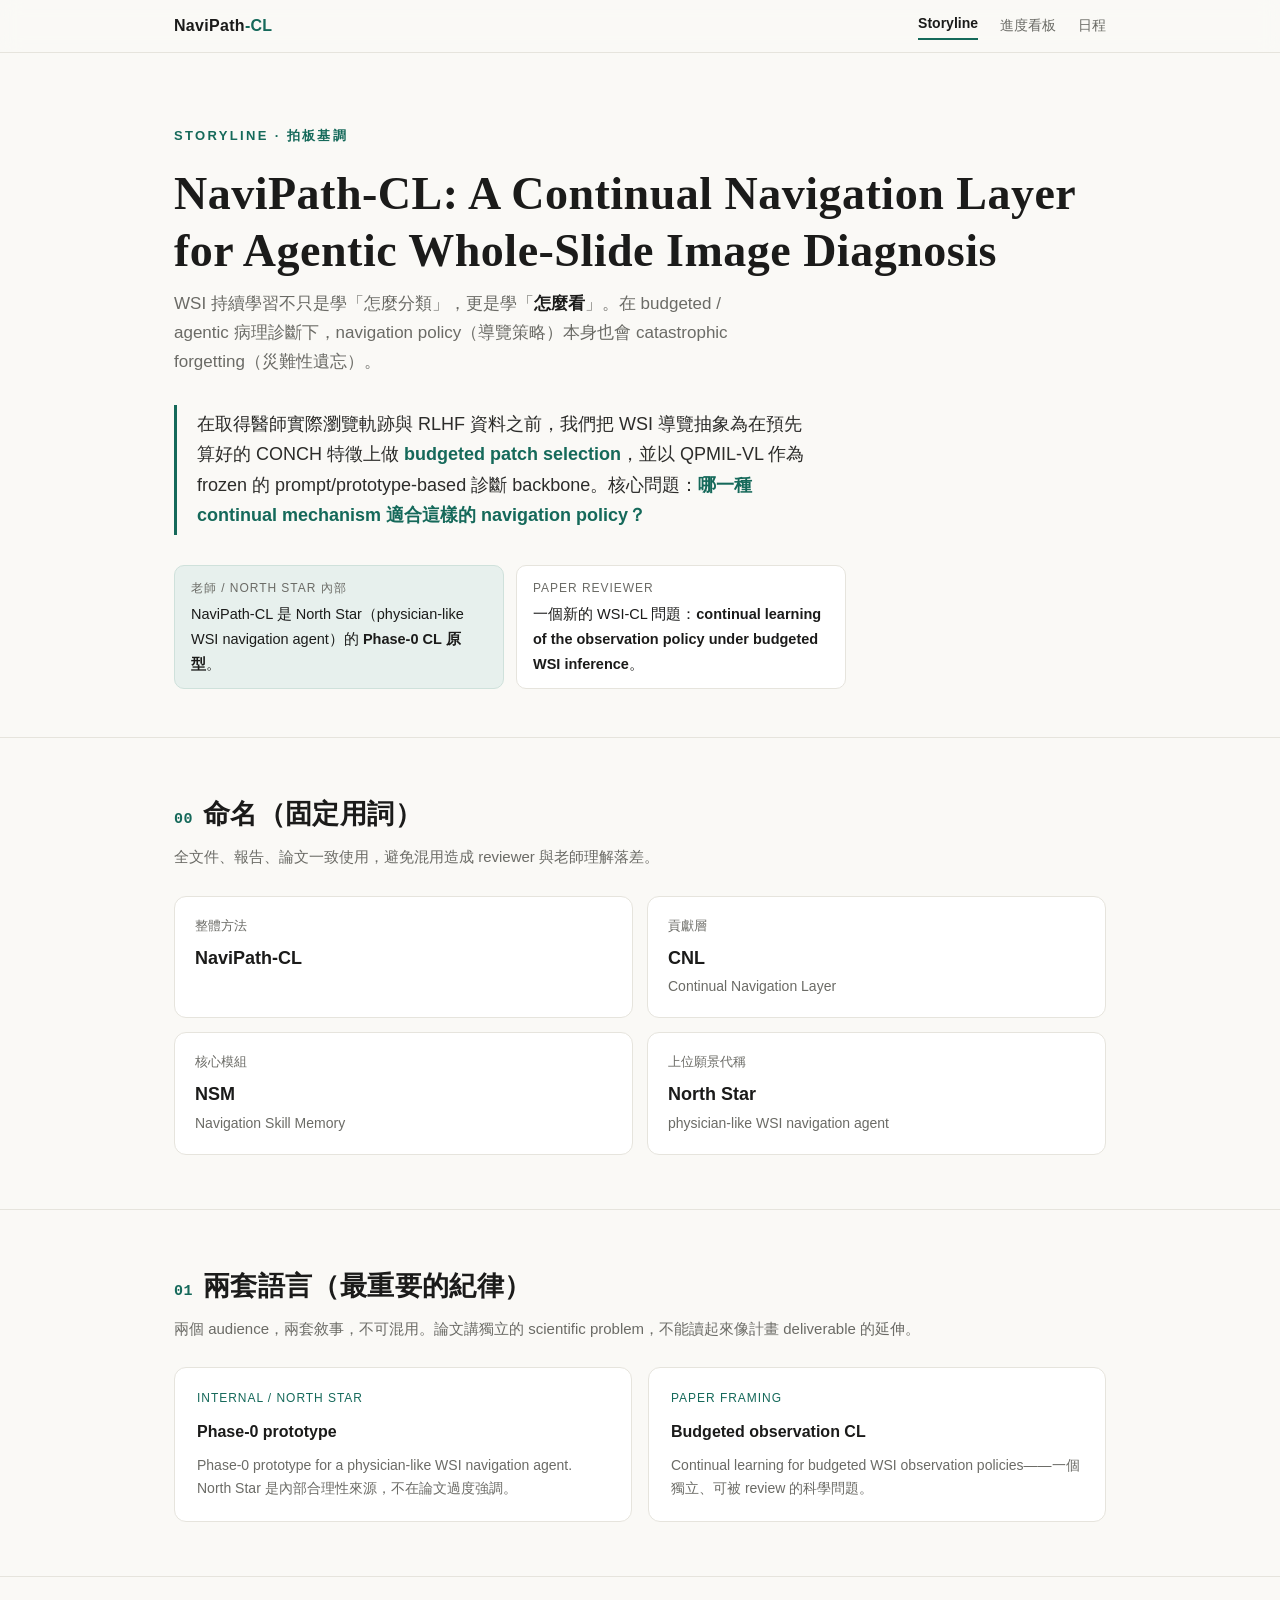
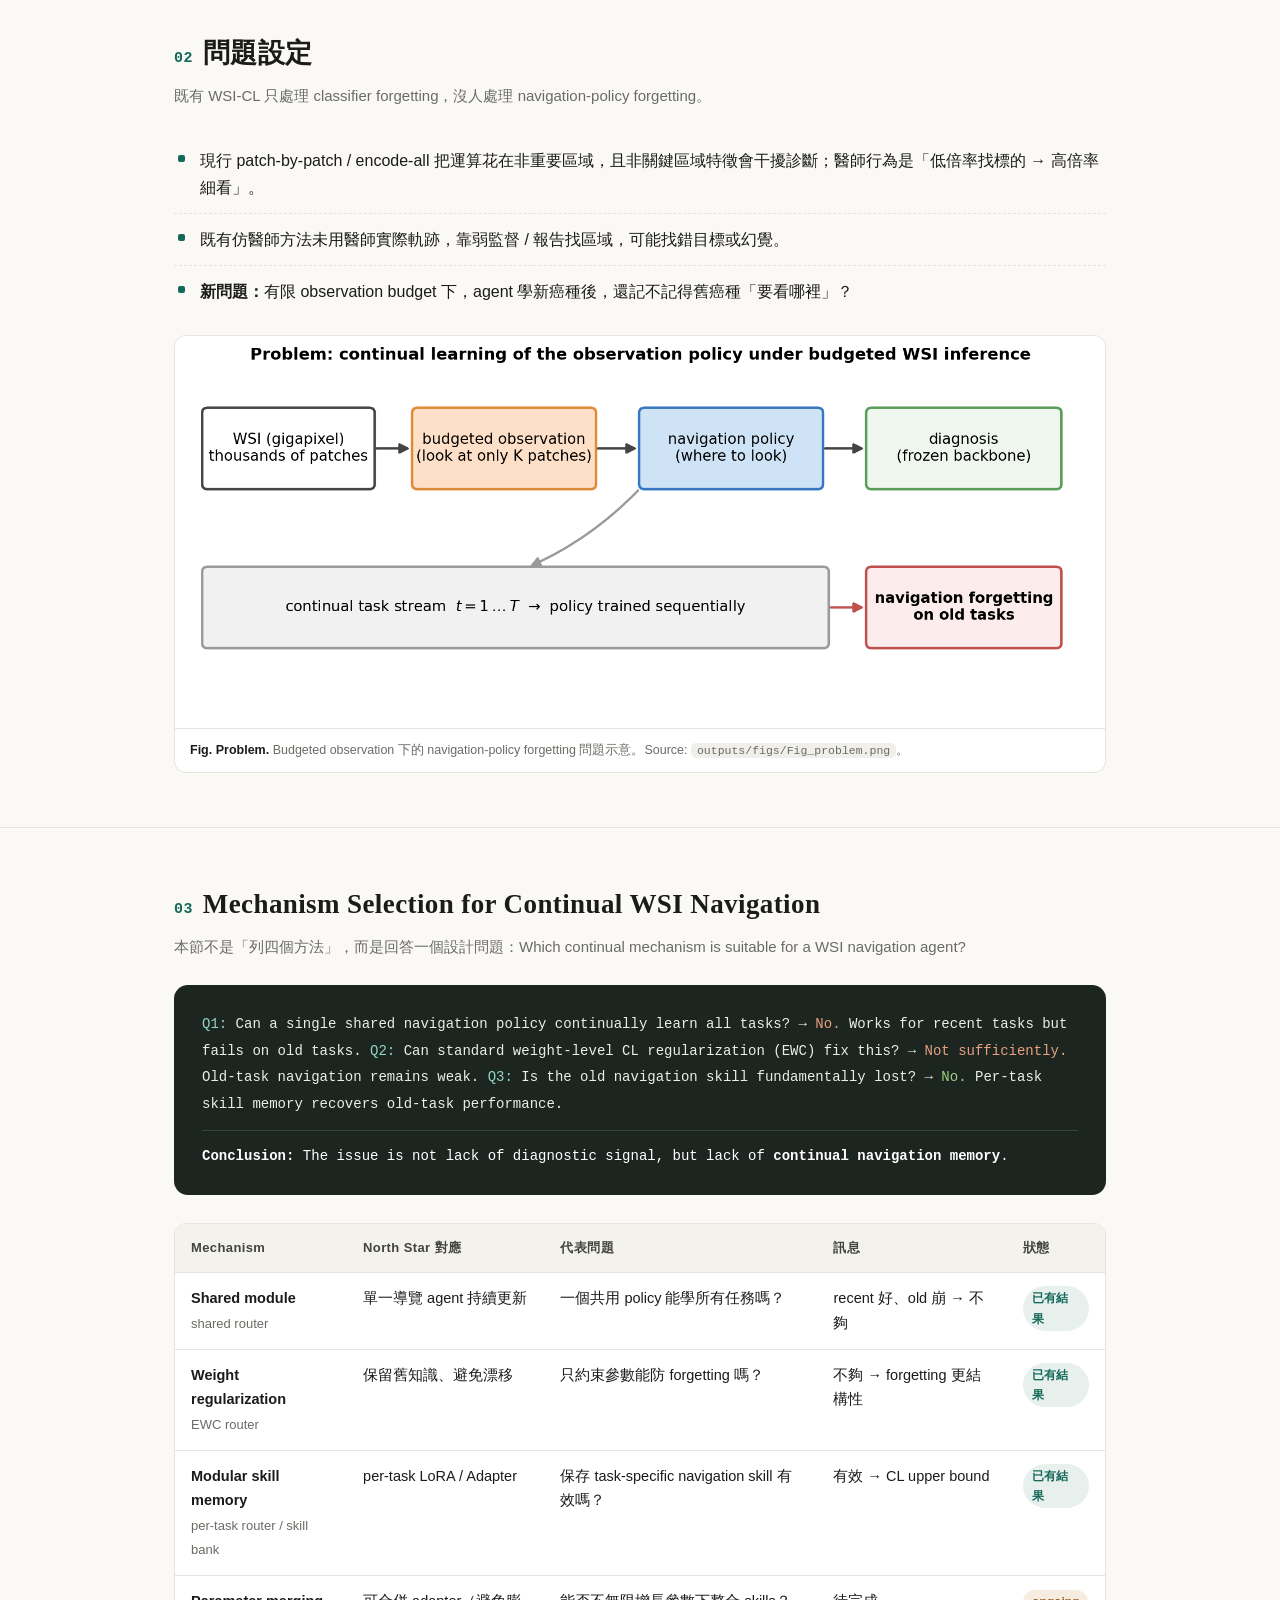
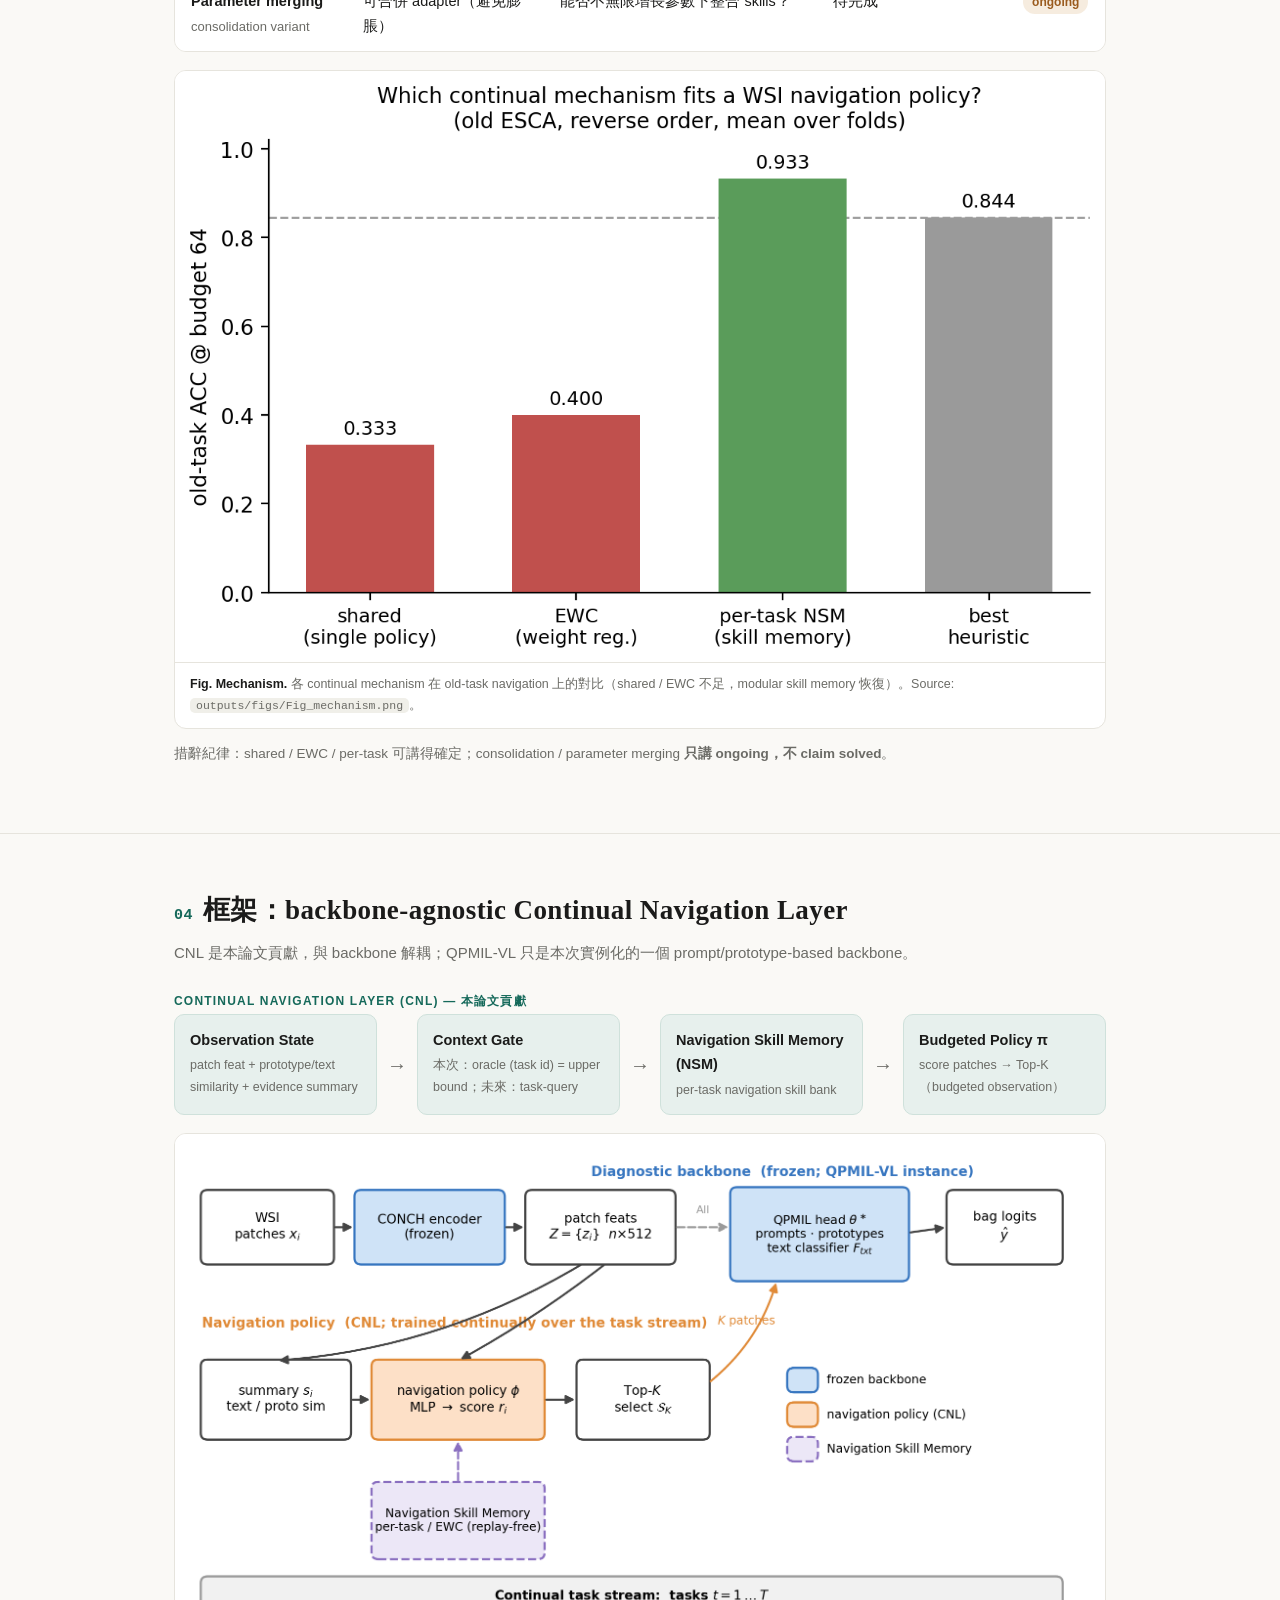
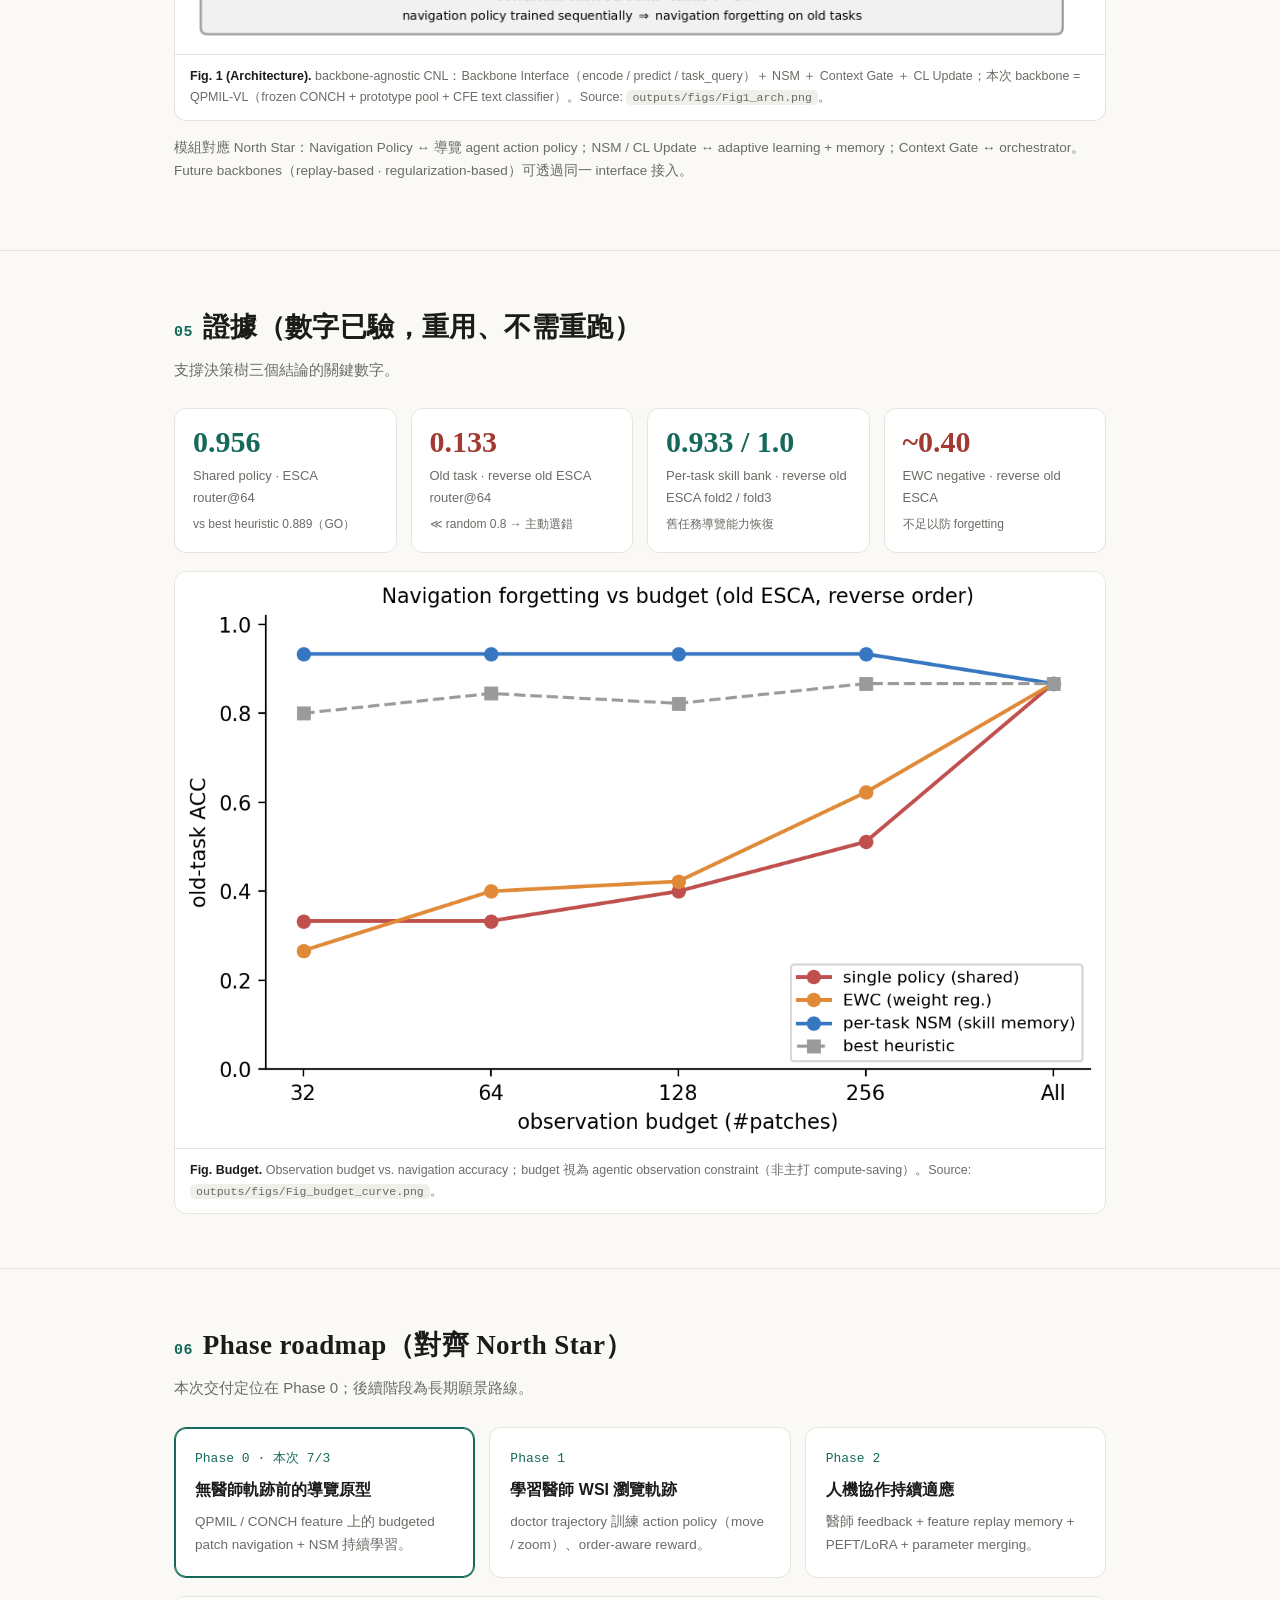
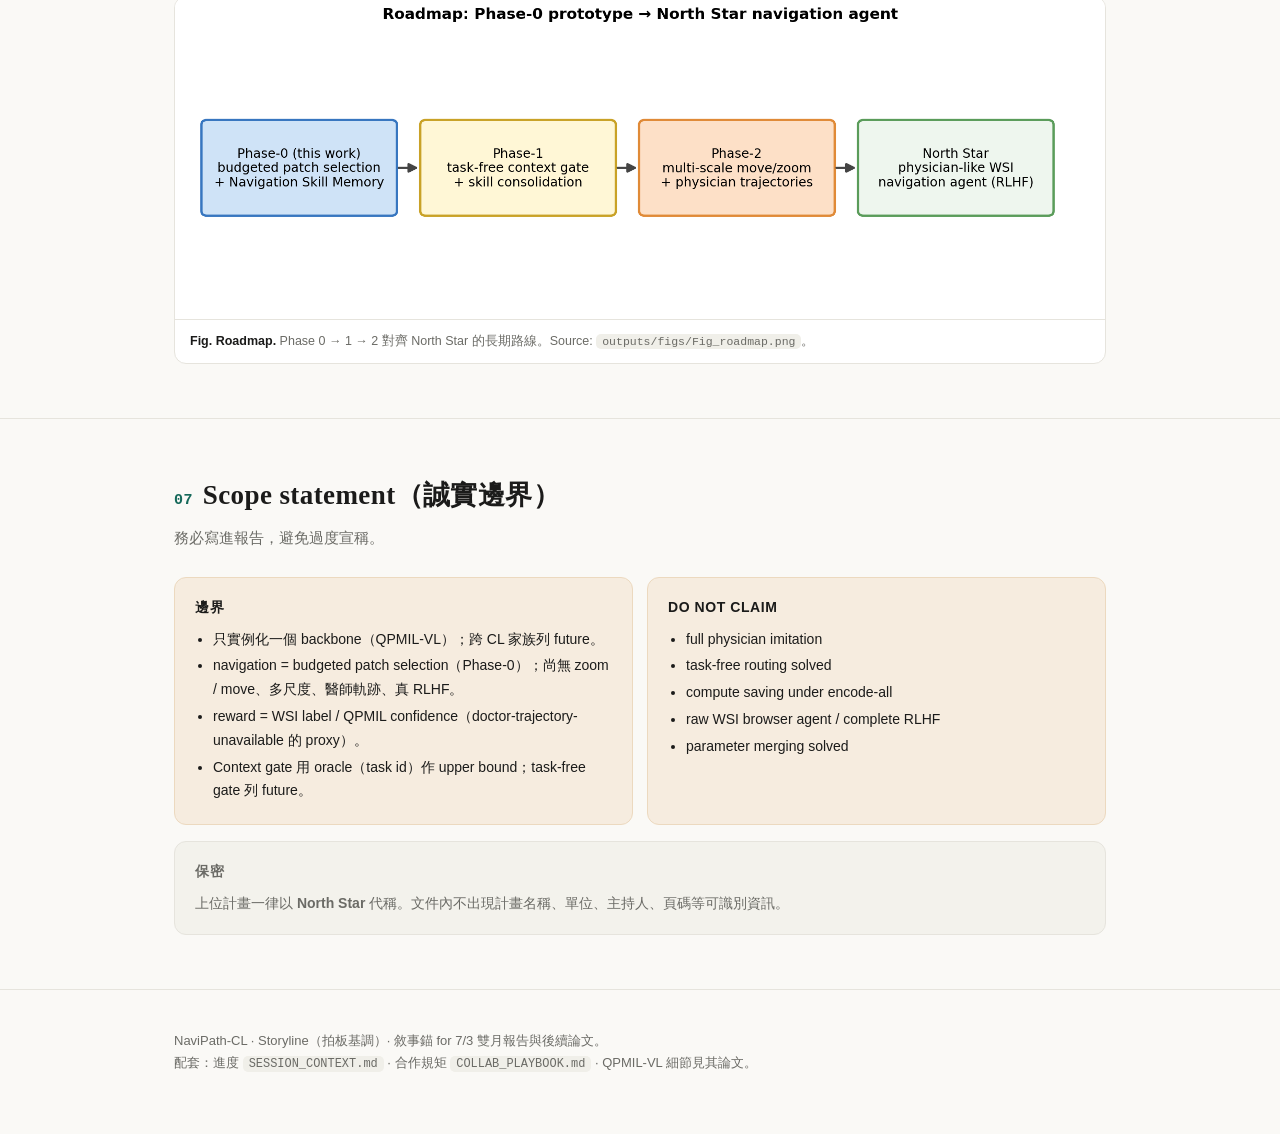
==== site/index.html @ 6189f53c "feat: NaviPath-CL Phase-0 SDD deliverables + project site hub - specs/: SDD skeleton (README, master" ====
<!DOCTYPE html>
<html lang="zh-Hant">
<head>
<meta charset="UTF-8">
<meta name="viewport" content="width=device-width, initial-scale=1.0">
<title>NaviPath-CL — Storyline</title>
<link rel="stylesheet" href="assets/style.css">
</head>
<body>

<nav>
  <div class="inner">
    <span class="brand">NaviPath<span class="cl">-CL</span></span>
    <a class="link active" href="index.html">Storyline</a>
    <a class="link" href="board.html">進度看板</a>
    <a class="link" href="schedule.html">日程</a>
  </div>
</nav>

<header class="hero">
  <div class="wrap">
    <div class="kicker">Storyline · 拍板基調</div>
    <h1 class="title">NaviPath-CL: A Continual Navigation Layer<br>for Agentic Whole-Slide Image Diagnosis</h1>
    <p class="subtitle">WSI 持續學習不只是學「怎麼分類」，更是學「<strong style="color:var(--ink)">怎麼看</strong>」。在 budgeted / agentic 病理診斷下，navigation policy（導覽策略）本身也會 catastrophic forgetting（災難性遺忘）。</p>

    <p class="lede">在取得醫師實際瀏覽軌跡與 RLHF 資料之前，我們把 WSI 導覽抽象為在預先算好的 CONCH 特徵上做 <strong>budgeted patch selection</strong>，並以 QPMIL-VL 作為 frozen 的 prompt/prototype-based 診斷 backbone。核心問題：<strong>哪一種 continual mechanism 適合這樣的 navigation policy？</strong></p>

    <div class="badges">
      <div class="badge alt">
        <div class="h">老師 / North Star 內部</div>
        <div class="b">NaviPath-CL 是 North Star（physician-like WSI navigation agent）的 <strong>Phase-0 CL 原型</strong>。</div>
      </div>
      <div class="badge">
        <div class="h">Paper reviewer</div>
        <div class="b">一個新的 WSI-CL 問題：<strong>continual learning of the observation policy under budgeted WSI inference</strong>。</div>
      </div>
    </div>
  </div>
</header>

<section id="naming">
  <div class="wrap">
    <h2><span class="sec-no">00</span>命名（固定用詞）</h2>
    <p class="sec-sub">全文件、報告、論文一致使用，避免混用造成 reviewer 與老師理解落差。</p>
    <div class="grid2">
      <div class="namecard"><div class="role">整體方法</div><div class="name">NaviPath-CL</div></div>
      <div class="namecard"><div class="role">貢獻層</div><div class="name">CNL<span class="full">Continual Navigation Layer</span></div></div>
      <div class="namecard"><div class="role">核心模組</div><div class="name">NSM<span class="full">Navigation Skill Memory</span></div></div>
      <div class="namecard"><div class="role">上位願景代稱</div><div class="name">North Star<span class="full">physician-like WSI navigation agent</span></div></div>
    </div>
  </div>
</section>

<section id="twolang">
  <div class="wrap">
    <h2><span class="sec-no">01</span>兩套語言（最重要的紀律）</h2>
    <p class="sec-sub">兩個 audience，兩套敘事，不可混用。論文講獨立的 scientific problem，不能讀起來像計畫 deliverable 的延伸。</p>
    <div class="lang">
      <div class="langcard">
        <div class="who">Internal / North Star</div>
        <h3>Phase-0 prototype</h3>
        <p style="margin:0;color:var(--muted);font-size:14px;">Phase-0 prototype for a physician-like WSI navigation agent. North Star 是內部合理性來源，不在論文過度強調。</p>
      </div>
      <div class="langcard">
        <div class="who">Paper framing</div>
        <h3>Budgeted observation CL</h3>
        <p style="margin:0;color:var(--muted);font-size:14px;">Continual learning for budgeted WSI observation policies——一個獨立、可被 review 的科學問題。</p>
      </div>
    </div>
  </div>
</section>

<section id="problem">
  <div class="wrap">
    <h2><span class="sec-no">02</span>問題設定</h2>
    <p class="sec-sub">既有 WSI-CL 只處理 classifier forgetting，沒人處理 navigation-policy forgetting。</p>
    <ul class="clean">
      <li>現行 patch-by-patch / encode-all 把運算花在非重要區域，且非關鍵區域特徵會干擾診斷；醫師行為是「低倍率找標的 → 高倍率細看」。</li>
      <li>既有仿醫師方法未用醫師實際軌跡，靠弱監督 / 報告找區域，可能找錯目標或幻覺。</li>
      <li><span class="q">新問題：</span>有限 observation budget 下，agent 學新癌種後，還記不記得舊癌種「要看哪裡」？</li>
    </ul>
    <figure class="fig">
      <img src="../outputs/figs/Fig_problem.png" alt="Problem setting figure">
      <figcaption><b>Fig.&nbsp;Problem.</b> Budgeted observation 下的 navigation-policy forgetting 問題示意。Source: <code>outputs/figs/Fig_problem.png</code>。</figcaption>
    </figure>
  </div>
</section>

<section id="mechanism">
  <div class="wrap">
    <h2><span class="sec-no">03</span>Mechanism Selection for Continual WSI Navigation</h2>
    <p class="sec-sub">本節不是「列四個方法」，而是回答一個設計問題：Which continual mechanism is suitable for a WSI navigation agent?</p>

    <div class="tree" style="margin-bottom:28px;">
<span class="q">Q1:</span> Can a single shared navigation policy continually learn all tasks?
     → <span class="no">No.</span> Works for recent tasks but fails on old tasks.
<span class="q">Q2:</span> Can standard weight-level CL regularization (EWC) fix this?
     → <span class="no">Not sufficiently.</span> Old-task navigation remains weak.
<span class="q">Q3:</span> Is the old navigation skill fundamentally lost?
     → <span class="yes">No.</span> Per-task skill memory recovers old-task performance.
<span class="concl"><strong>Conclusion:</strong> The issue is not lack of diagnostic signal,
            but lack of <strong>continual navigation memory</strong>.</span>
    </div>

    <div class="tablewrap">
      <table>
        <thead>
          <tr><th>Mechanism</th><th>North Star 對應</th><th>代表問題</th><th>訊息</th><th>狀態</th></tr>
        </thead>
        <tbody>
          <tr>
            <td><strong>Shared module</strong><br><span style="color:var(--muted);font-size:13px;">shared router</span></td>
            <td>單一導覽 agent 持續更新</td>
            <td>一個共用 policy 能學所有任務嗎？</td>
            <td>recent 好、old 崩 → 不夠</td>
            <td><span class="pill done">已有結果</span></td>
          </tr>
          <tr>
            <td><strong>Weight regularization</strong><br><span style="color:var(--muted);font-size:13px;">EWC router</span></td>
            <td>保留舊知識、避免漂移</td>
            <td>只約束參數能防 forgetting 嗎？</td>
            <td>不夠 → forgetting 更結構性</td>
            <td><span class="pill done">已有結果</span></td>
          </tr>
          <tr>
            <td><strong>Modular skill memory</strong><br><span style="color:var(--muted);font-size:13px;">per-task router / skill bank</span></td>
            <td>per-task LoRA / Adapter</td>
            <td>保存 task-specific navigation skill 有效嗎？</td>
            <td>有效 → CL upper bound</td>
            <td><span class="pill done">已有結果</span></td>
          </tr>
          <tr>
            <td><strong>Parameter merging</strong><br><span style="color:var(--muted);font-size:13px;">consolidation variant</span></td>
            <td>可合併 adapter（避免膨脹）</td>
            <td>能否不無限增長參數下整合 skills？</td>
            <td>待完成</td>
            <td><span class="pill wip">ongoing</span></td>
          </tr>
        </tbody>
      </table>
    </div>
    <figure class="fig">
      <img src="../outputs/figs/Fig_mechanism.png" alt="Mechanism comparison figure">
      <figcaption><b>Fig.&nbsp;Mechanism.</b> 各 continual mechanism 在 old-task navigation 上的對比（shared / EWC 不足，modular skill memory 恢復）。Source: <code>outputs/figs/Fig_mechanism.png</code>。</figcaption>
    </figure>
    <p style="font-size:13.5px;color:var(--muted);margin-top:14px;">措辭紀律：shared / EWC / per-task 可講得確定；consolidation / parameter merging <strong>只講 ongoing，不 claim solved</strong>。</p>
  </div>
</section>

<section id="arch">
  <div class="wrap">
    <h2><span class="sec-no">04</span>框架：backbone-agnostic Continual Navigation Layer</h2>
    <p class="sec-sub">CNL 是本論文貢獻，與 backbone 解耦；QPMIL-VL 只是本次實例化的一個 prompt/prototype-based backbone。</p>

    <div class="layerlabel">Continual Navigation Layer (CNL) — 本論文貢獻</div>
    <div class="flow" style="margin-bottom:18px;">
      <div class="flowrow">
        <div class="node cnl"><div class="t">Observation State</div><div class="d">patch feat + prototype/text similarity + evidence summary</div></div>
        <div class="arrow">&rarr;</div>
        <div class="node cnl"><div class="t">Context Gate</div><div class="d">本次：oracle (task id) = upper bound；未來：task-query</div></div>
        <div class="arrow">&rarr;</div>
        <div class="node cnl"><div class="t">Navigation Skill Memory (NSM)</div><div class="d">per-task navigation skill bank</div></div>
        <div class="arrow">&rarr;</div>
        <div class="node cnl"><div class="t">Budgeted Policy &pi;</div><div class="d">score patches &rarr; Top-K（budgeted observation）</div></div>
      </div>
    </div>

    <figure class="fig">
      <img src="../outputs/figs/Fig1_arch.png" alt="Architecture figure">
      <figcaption><b>Fig.&nbsp;1 (Architecture).</b> backbone-agnostic CNL：Backbone Interface（encode / predict / task_query）＋ NSM ＋ Context Gate ＋ CL Update；本次 backbone = QPMIL-VL（frozen CONCH + prototype pool + CFE text classifier）。Source: <code>outputs/figs/Fig1_arch.png</code>。</figcaption>
    </figure>
    <p style="font-size:13.5px;color:var(--muted);margin-top:16px;">模組對應 North Star：Navigation Policy ↔ 導覽 agent action policy；NSM / CL Update ↔ adaptive learning + memory；Context Gate ↔ orchestrator。Future backbones（replay-based · regularization-based）可透過同一 interface 接入。</p>
  </div>
</section>

<section id="evidence">
  <div class="wrap">
    <h2><span class="sec-no">05</span>證據（數字已驗，重用、不需重跑）</h2>
    <p class="sec-sub">支撐決策樹三個結論的關鍵數字。</p>
    <div class="stats">
      <div class="stat">
        <div class="num good">0.956</div>
        <div class="lab">Shared policy · ESCA router@64</div>
        <div class="cmp">vs best heuristic 0.889（GO）</div>
      </div>
      <div class="stat">
        <div class="num bad">0.133</div>
        <div class="lab">Old task · reverse old ESCA router@64</div>
        <div class="cmp">&Lt; random 0.8 → 主動選錯</div>
      </div>
      <div class="stat">
        <div class="num good">0.933 / 1.0</div>
        <div class="lab">Per-task skill bank · reverse old ESCA fold2 / fold3</div>
        <div class="cmp">舊任務導覽能力恢復</div>
      </div>
      <div class="stat">
        <div class="num bad">~0.40</div>
        <div class="lab">EWC negative · reverse old ESCA</div>
        <div class="cmp">不足以防 forgetting</div>
      </div>
    </div>
    <figure class="fig">
      <img src="../outputs/figs/Fig_budget_curve.png" alt="Budget curve figure">
      <figcaption><b>Fig.&nbsp;Budget.</b> Observation budget vs. navigation accuracy；budget 視為 agentic observation constraint（非主打 compute-saving）。Source: <code>outputs/figs/Fig_budget_curve.png</code>。</figcaption>
    </figure>
  </div>
</section>

<section id="roadmap">
  <div class="wrap">
    <h2><span class="sec-no">06</span>Phase roadmap（對齊 North Star）</h2>
    <p class="sec-sub">本次交付定位在 Phase 0；後續階段為長期願景路線。</p>
    <div class="road">
      <div class="phase now">
        <div class="p">Phase 0 · 本次 7/3</div>
        <h4>無醫師軌跡前的導覽原型</h4>
        <p>QPMIL / CONCH feature 上的 budgeted patch navigation + NSM 持續學習。</p>
      </div>
      <div class="phase">
        <div class="p">Phase 1</div>
        <h4>學習醫師 WSI 瀏覽軌跡</h4>
        <p>doctor trajectory 訓練 action policy（move / zoom）、order-aware reward。</p>
      </div>
      <div class="phase">
        <div class="p">Phase 2</div>
        <h4>人機協作持續適應</h4>
        <p>醫師 feedback + feature replay memory + PEFT/LoRA + parameter merging。</p>
      </div>
    </div>
    <figure class="fig">
      <img src="../outputs/figs/Fig_roadmap.png" alt="Roadmap figure">
      <figcaption><b>Fig.&nbsp;Roadmap.</b> Phase 0 → 1 → 2 對齊 North Star 的長期路線。Source: <code>outputs/figs/Fig_roadmap.png</code>。</figcaption>
    </figure>
  </div>
</section>

<section id="scope">
  <div class="wrap">
    <h2><span class="sec-no">07</span>Scope statement（誠實邊界）</h2>
    <p class="sec-sub">務必寫進報告，避免過度宣稱。</p>
    <div class="grid2">
      <div class="note warn">
        <h4>邊界</h4>
        <ul>
          <li>只實例化一個 backbone（QPMIL-VL）；跨 CL 家族列 future。</li>
          <li>navigation = budgeted patch selection（Phase-0）；尚無 zoom / move、多尺度、醫師軌跡、真 RLHF。</li>
          <li>reward = WSI label / QPMIL confidence（doctor-trajectory-unavailable 的 proxy）。</li>
          <li>Context gate 用 oracle（task id）作 upper bound；task-free gate 列 future。</li>
        </ul>
      </div>
      <div class="note warn">
        <h4>Do not claim</h4>
        <ul>
          <li>full physician imitation</li>
          <li>task-free routing solved</li>
          <li>compute saving under encode-all</li>
          <li>raw WSI browser agent / complete RLHF</li>
          <li>parameter merging solved</li>
        </ul>
      </div>
    </div>
    <div class="note lock" style="margin-top:16px;">
      <h4>保密</h4>
      上位計畫一律以 <strong>North Star</strong> 代稱。文件內不出現計畫名稱、單位、主持人、頁碼等可識別資訊。
    </div>
  </div>
</section>

<footer>
  <div class="wrap">
    NaviPath-CL · Storyline（拍板基調）· 敘事錨 for 7/3 雙月報告與後續論文。<br>
    配套：進度 <code>SESSION_CONTEXT.md</code> · 合作規矩 <code>COLLAB_PLAYBOOK.md</code> · QPMIL-VL 細節見其論文。
  </div>
</footer>

</body>
</html>
---- site/assets/style.css ----
:root{
  --bg:#faf9f6;
  --surface:#ffffff;
  --ink:#1b1b1a;
  --muted:#6b6b66;
  --line:#e6e4dd;
  --accent:#15695a;
  --accent-soft:#e7f0ed;
  --warn:#9a5b1e;
  --warn-soft:#f6ecdf;
  --bad:#a23a32;
  --bad-soft:#f6e4e1;
  --good:#15695a;
  --maxw:980px;
  --serif:"Songti TC","Noto Serif CJK TC","Noto Serif TC",Georgia,"Times New Roman",serif;
  --sans:-apple-system,BlinkMacSystemFont,"PingFang TC","Noto Sans CJK TC","Microsoft JhengHei",sans-serif;
  --mono:"SF Mono",ui-monospace,"JetBrains Mono",Menlo,Consolas,monospace;
}
*{box-sizing:border-box;}
html{scroll-behavior:smooth;}
body{
  margin:0;background:var(--bg);color:var(--ink);
  font-family:var(--sans);line-height:1.7;
  -webkit-font-smoothing:antialiased;font-size:16px;
}
a{color:var(--accent);text-decoration:none;}
a:hover{text-decoration:underline;}
code{font-family:var(--mono);font-size:.92em;background:#f0efe9;padding:1px 6px;border-radius:5px;}

/* top nav */
nav{
  position:sticky;top:0;z-index:50;
  background:rgba(250,249,246,.85);backdrop-filter:blur(10px);
  border-bottom:1px solid var(--line);
}
nav .inner{
  max-width:var(--maxw);margin:0 auto;padding:12px 24px;
  display:flex;gap:22px;align-items:center;flex-wrap:wrap;
}
nav .brand{font-weight:700;letter-spacing:.3px;margin-right:auto;}
nav .brand .cl{color:var(--accent);}
nav a.link{color:var(--muted);font-size:14px;}
nav a.link:hover{color:var(--ink);text-decoration:none;}
nav a.link.active{color:var(--ink);font-weight:600;border-bottom:2px solid var(--accent);padding-bottom:2px;}

.wrap{max-width:var(--maxw);margin:0 auto;padding:0 24px;}

/* hero */
header.hero{padding:72px 0 48px;border-bottom:1px solid var(--line);}
header.hero.compact{padding:56px 0 36px;}
.kicker{
  font-size:13px;letter-spacing:.18em;text-transform:uppercase;
  color:var(--accent);font-weight:600;margin-bottom:18px;
}
h1.title{
  font-family:var(--serif);font-weight:600;
  font-size:clamp(30px,5vw,46px);line-height:1.25;margin:0 0 10px;
  letter-spacing:.5px;
}
h1.title.sm{font-size:clamp(26px,4vw,36px);}
.subtitle{font-size:17px;color:var(--muted);max-width:62ch;margin:0 0 28px;}
.lede{
  font-size:18px;max-width:64ch;border-left:3px solid var(--accent);
  padding:4px 0 4px 20px;color:#2c2c2a;
}
.lede strong{color:var(--accent);}

.badges{display:flex;gap:12px;flex-wrap:wrap;margin-top:30px;}
.badge{
  border:1px solid var(--line);background:var(--surface);
  border-radius:10px;padding:12px 16px;max-width:330px;
}
.badge .h{font-size:12px;letter-spacing:.08em;text-transform:uppercase;color:var(--muted);margin-bottom:4px;}
.badge .b{font-size:14.5px;}
.badge.alt{background:var(--accent-soft);border-color:#cfe1db;}

/* sections */
section{padding:54px 0;border-bottom:1px solid var(--line);}
section h2{
  font-family:var(--serif);font-weight:600;font-size:27px;
  margin:0 0 6px;letter-spacing:.4px;
}
section .sec-sub{color:var(--muted);margin:0 0 26px;font-size:15px;}
.sec-no{color:var(--accent);font-family:var(--mono);font-size:15px;margin-right:10px;}

/* figures */
figure.fig{margin:18px 0 0;border:1px solid var(--line);border-radius:12px;overflow:hidden;background:var(--surface);}
figure.fig img{display:block;width:100%;height:auto;}
figure.fig figcaption{font-size:12.5px;color:var(--muted);padding:11px 15px;border-top:1px solid var(--line);}
figure.fig figcaption b{color:var(--ink);font-weight:600;}

/* naming grid */
.grid2{display:grid;grid-template-columns:1fr 1fr;gap:14px;}
@media(max-width:720px){.grid2{grid-template-columns:1fr;}}
.namecard{background:var(--surface);border:1px solid var(--line);border-radius:12px;padding:18px 20px;}
.namecard .role{font-size:13px;color:var(--muted);margin-bottom:6px;}
.namecard .name{font-weight:700;font-size:18px;}
.namecard .name .full{font-weight:400;color:var(--muted);font-size:14px;display:block;margin-top:2px;}

/* two languages */
.lang{display:grid;grid-template-columns:1fr 1fr;gap:16px;}
@media(max-width:720px){.lang{grid-template-columns:1fr;}}
.langcard{border:1px solid var(--line);border-radius:12px;padding:20px 22px;background:var(--surface);}
.langcard h3{margin:0 0 8px;font-size:16px;}
.langcard .who{font-size:12px;letter-spacing:.08em;text-transform:uppercase;color:var(--accent);margin-bottom:10px;}

/* clean list */
ul.clean{list-style:none;padding:0;margin:0;}
ul.clean li{padding:12px 0 12px 26px;position:relative;border-bottom:1px dashed var(--line);}
ul.clean li:last-child{border-bottom:none;}
ul.clean li::before{content:"";position:absolute;left:4px;top:20px;width:7px;height:7px;border-radius:2px;background:var(--accent);}
ul.clean li .q{font-weight:600;}

/* decision tree */
.tree{background:#1d2521;color:#e8efe9;border-radius:14px;padding:26px 28px;font-family:var(--mono);font-size:14px;line-height:1.9;overflow-x:auto;}
.tree .q{color:#8fd6c1;}
.tree .no{color:#e8a07f;}
.tree .yes{color:#9fd07f;}
.tree .concl{color:#fff;border-top:1px solid #34433c;margin-top:12px;padding-top:12px;display:block;}

/* table */
.tablewrap{overflow-x:auto;border:1px solid var(--line);border-radius:12px;}
table{border-collapse:collapse;width:100%;font-size:14.5px;background:var(--surface);}
th,td{text-align:left;padding:13px 16px;border-bottom:1px solid var(--line);vertical-align:top;}
th{background:#f3f2ec;font-weight:600;font-size:13px;letter-spacing:.03em;color:#43433f;}
tr:last-child td{border-bottom:none;}
.pill{display:inline-block;font-size:12px;padding:2px 9px;border-radius:999px;font-weight:600;}
.pill.done{background:var(--accent-soft);color:var(--accent);}
.pill.wip{background:var(--warn-soft);color:var(--warn);}
.pill.todo{background:#eceae3;color:var(--muted);}

/* stat cards */
.stats{display:grid;grid-template-columns:repeat(4,1fr);gap:14px;}
@media(max-width:820px){.stats{grid-template-columns:1fr 1fr;}}
@media(max-width:460px){.stats{grid-template-columns:1fr;}}
.stat{border:1px solid var(--line);border-radius:12px;padding:18px;background:var(--surface);}
.stat .num{font-family:var(--serif);font-size:30px;font-weight:600;line-height:1;}
.stat .num.good{color:var(--good);}
.stat .num.bad{color:var(--bad);}
.stat .lab{font-size:13px;color:var(--muted);margin-top:8px;}
.stat .cmp{font-size:12px;color:var(--muted);margin-top:4px;}

/* architecture flow */
.flow{display:flex;flex-direction:column;gap:14px;}
.flowrow{display:flex;gap:10px;align-items:stretch;flex-wrap:wrap;}
.node{flex:1;min-width:150px;border:1px solid var(--line);border-radius:10px;padding:13px 15px;background:var(--surface);}
.node .t{font-weight:600;font-size:14.5px;}
.node .d{font-size:12.5px;color:var(--muted);margin-top:3px;}
.node.cnl{background:var(--accent-soft);border-color:#cfe1db;}
.arrow{align-self:center;color:var(--muted);font-size:20px;}
.layerlabel{font-size:12px;letter-spacing:.1em;text-transform:uppercase;color:var(--accent);font-weight:600;margin:6px 0 2px;}

/* roadmap */
.road{display:grid;grid-template-columns:repeat(3,1fr);gap:14px;}
@media(max-width:720px){.road{grid-template-columns:1fr;}}
.phase{border:1px solid var(--line);border-radius:12px;padding:20px;background:var(--surface);}
.phase.now{border-color:var(--accent);box-shadow:inset 0 0 0 1px var(--accent);}
.phase .p{font-family:var(--mono);font-size:13px;color:var(--accent);}
.phase h4{margin:6px 0 8px;font-size:16px;}
.phase p{margin:0;font-size:13.5px;color:var(--muted);}

/* timeline */
.timeline{position:relative;padding-left:24px;}
.timeline::before{content:"";position:absolute;left:6px;top:6px;bottom:6px;width:2px;background:var(--line);}
.tl{position:relative;padding:0 0 22px 18px;}
.tl::before{content:"";position:absolute;left:-22px;top:5px;width:11px;height:11px;border-radius:50%;background:var(--surface);border:2px solid var(--accent);}
.tl.dim::before{border-color:var(--muted);}
.tl.done::before{background:var(--accent);}
.tl .date{font-family:var(--mono);font-weight:600;font-size:14px;}
.tl .what{font-size:14.5px;color:#36352f;}

/* notes */
.note{border-radius:12px;padding:18px 20px;font-size:14px;}
.note.warn{background:var(--warn-soft);border:1px solid #ecd9bf;}
.note.lock{background:#f3f2ec;border:1px solid var(--line);color:var(--muted);}
.note h4{margin:0 0 8px;font-size:14px;letter-spacing:.04em;text-transform:uppercase;}
.note ul{margin:6px 0 0;padding-left:18px;}
.note li{margin:3px 0;}

/* progress summary bar */
.progress{display:flex;align-items:center;gap:16px;flex-wrap:wrap;margin:0 0 8px;}
.progress .track{flex:1;min-width:220px;height:10px;border-radius:999px;background:#eceae3;overflow:hidden;}
.progress .fill{height:100%;background:var(--accent);}
.progress .pct{font-family:var(--serif);font-size:24px;font-weight:600;color:var(--accent);}

/* kanban */
.kanban{display:grid;grid-template-columns:repeat(3,1fr);gap:16px;}
@media(max-width:820px){.kanban{grid-template-columns:1fr;}}
.col{background:#f5f4ee;border:1px solid var(--line);border-radius:12px;padding:14px;}
.col h3{margin:2px 4px 12px;font-size:14px;letter-spacing:.04em;text-transform:uppercase;color:var(--muted);display:flex;justify-content:space-between;}
.col h3 .n{color:var(--accent);}
.task{background:var(--surface);border:1px solid var(--line);border-left:3px solid var(--line);border-radius:9px;padding:12px 13px;margin-bottom:10px;}
.task:last-child{margin-bottom:0;}
.task.done{border-left-color:var(--accent);}
.task.wip{border-left-color:var(--warn);}
.task.todo{border-left-color:var(--muted);}
.task .id{font-family:var(--mono);font-size:12px;color:var(--accent);}
.task .ti{font-weight:600;font-size:14px;margin:2px 0 3px;}
.task .ds{font-size:12.5px;color:var(--muted);}

/* gantt */
.gantt{border:1px solid var(--line);border-radius:12px;overflow:hidden;background:var(--surface);}
.gantt .head,.gantt .row{display:grid;grid-template-columns:200px 1fr;align-items:center;}
.gantt .head{background:#f3f2ec;font-size:12px;color:var(--muted);}
.gantt .head .scale{display:flex;}
.gantt .head .scale span{flex:1;padding:8px 6px;border-left:1px solid var(--line);}
.gantt .row{border-top:1px solid var(--line);}
.gantt .row .label{padding:12px 16px;font-size:13.5px;}
.gantt .row .label .sub{display:block;color:var(--muted);font-size:12px;}
.gantt .bars{position:relative;height:46px;}
.gantt .bar{position:absolute;top:11px;height:24px;border-radius:6px;background:var(--accent);display:flex;align-items:center;padding:0 10px;color:#fff;font-size:12px;white-space:nowrap;}
.gantt .bar.soft{background:#cfe1db;color:var(--accent);}
.gantt .bar.mark{background:var(--warn);}
.gantt .grid{position:absolute;inset:0;display:flex;pointer-events:none;}
.gantt .grid span{flex:1;border-left:1px solid var(--line);}

footer{padding:40px 0 60px;color:var(--muted);font-size:13px;}

@media print{
  nav{position:static;}
  section{break-inside:avoid;}
  .tree{background:#fff;color:#000;border:1px solid #999;}
  figure.fig{break-inside:avoid;}
}
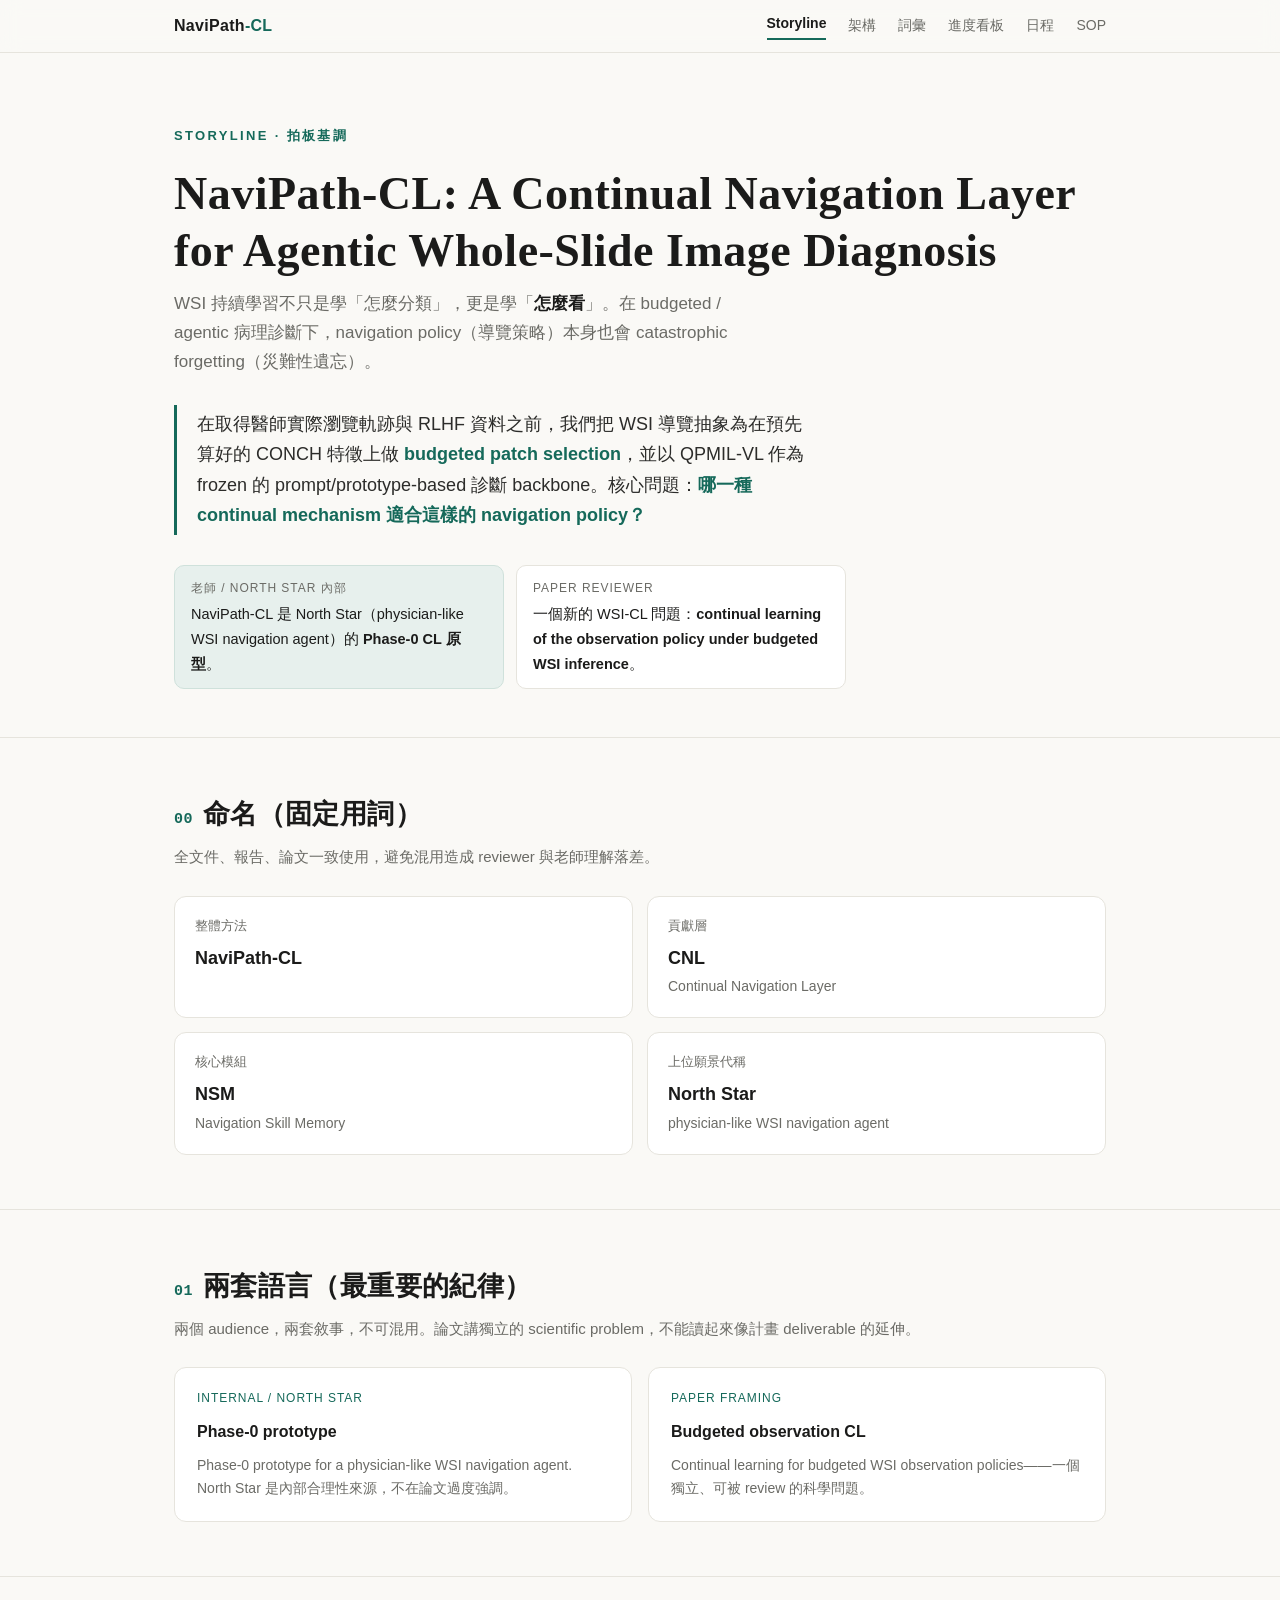
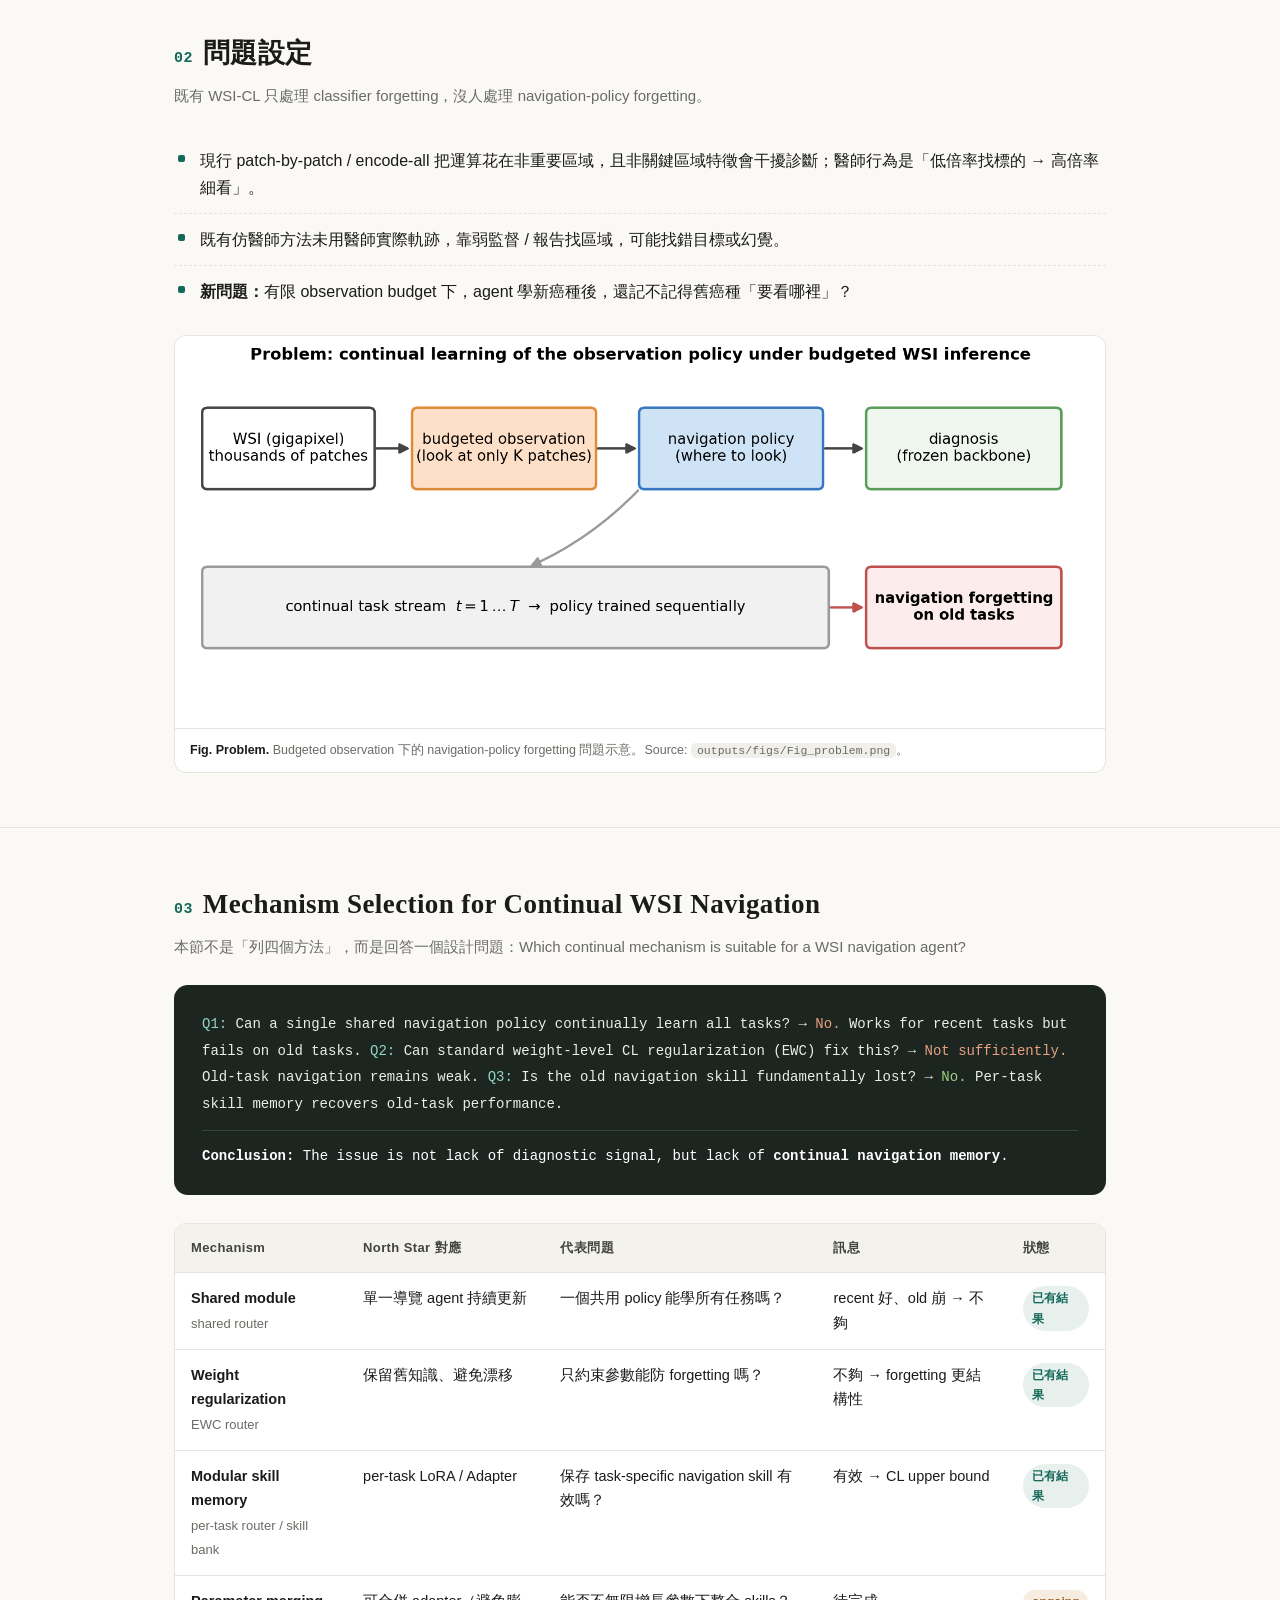
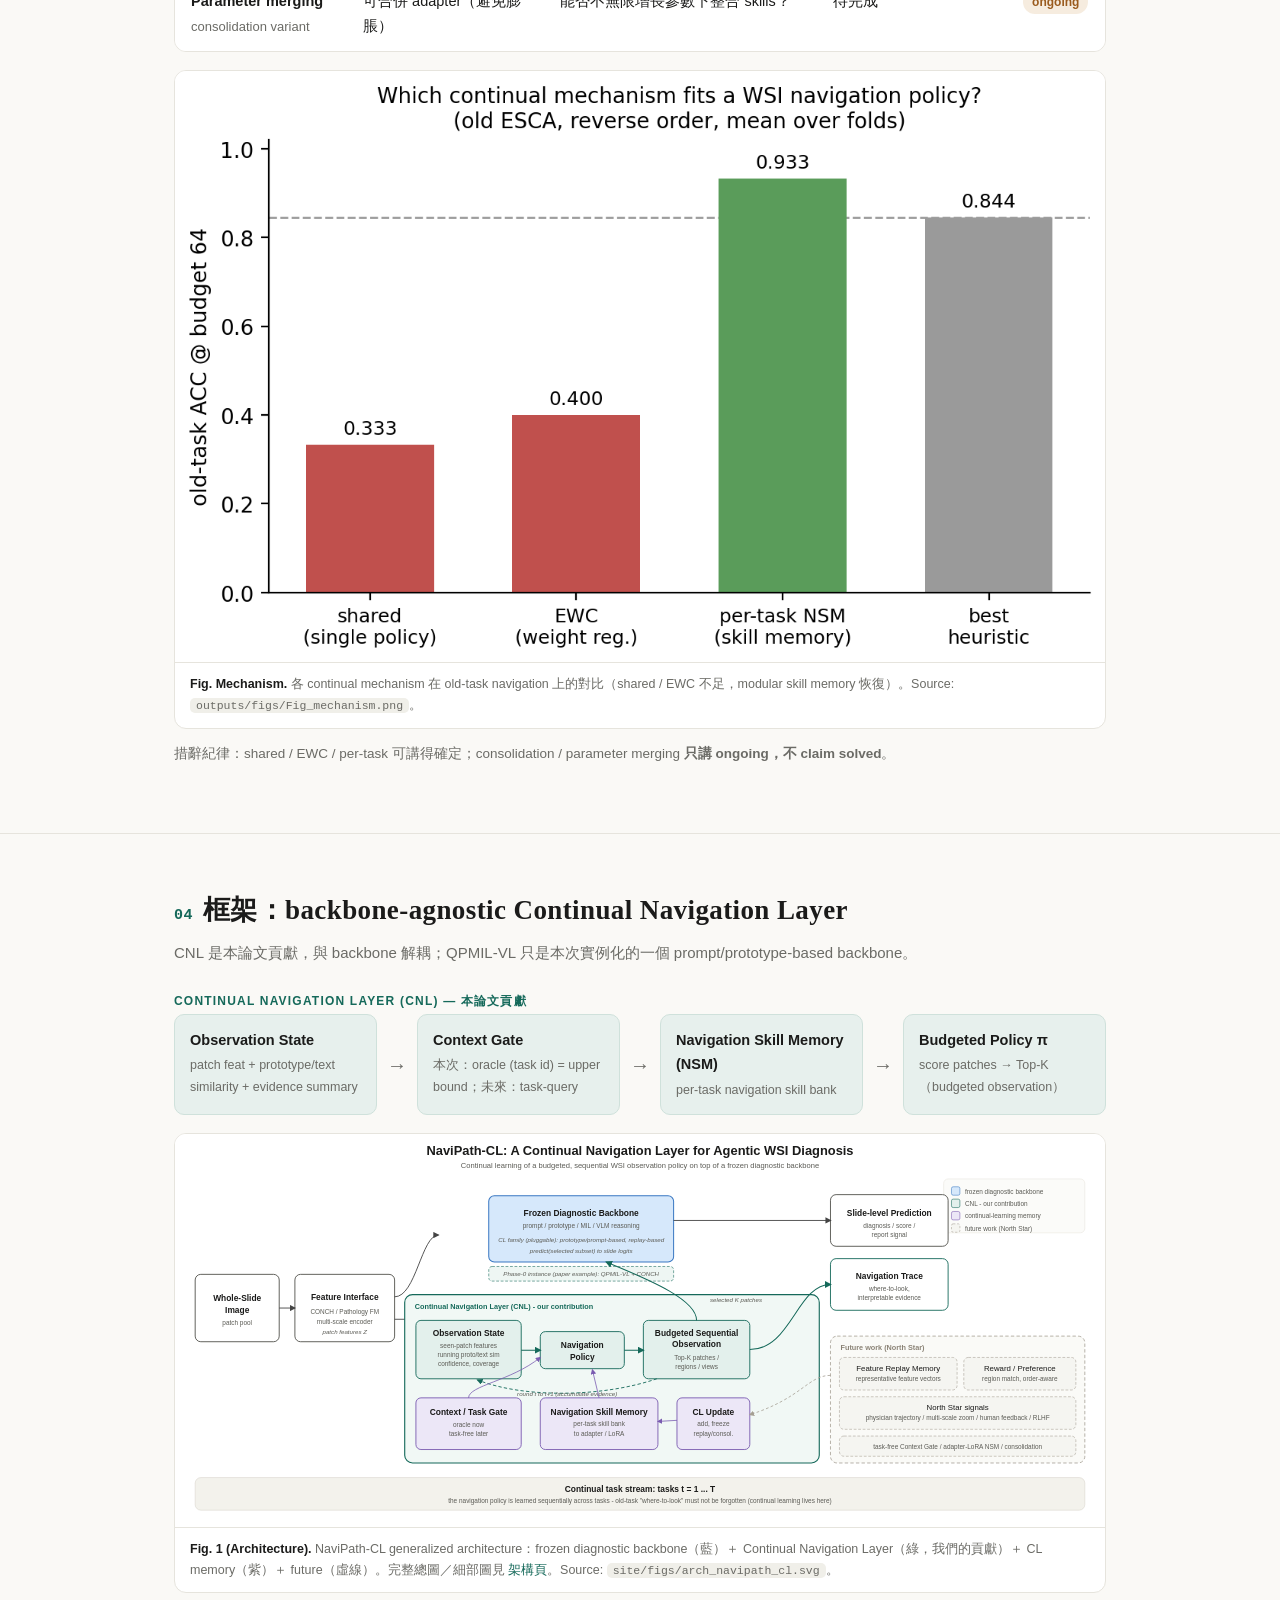
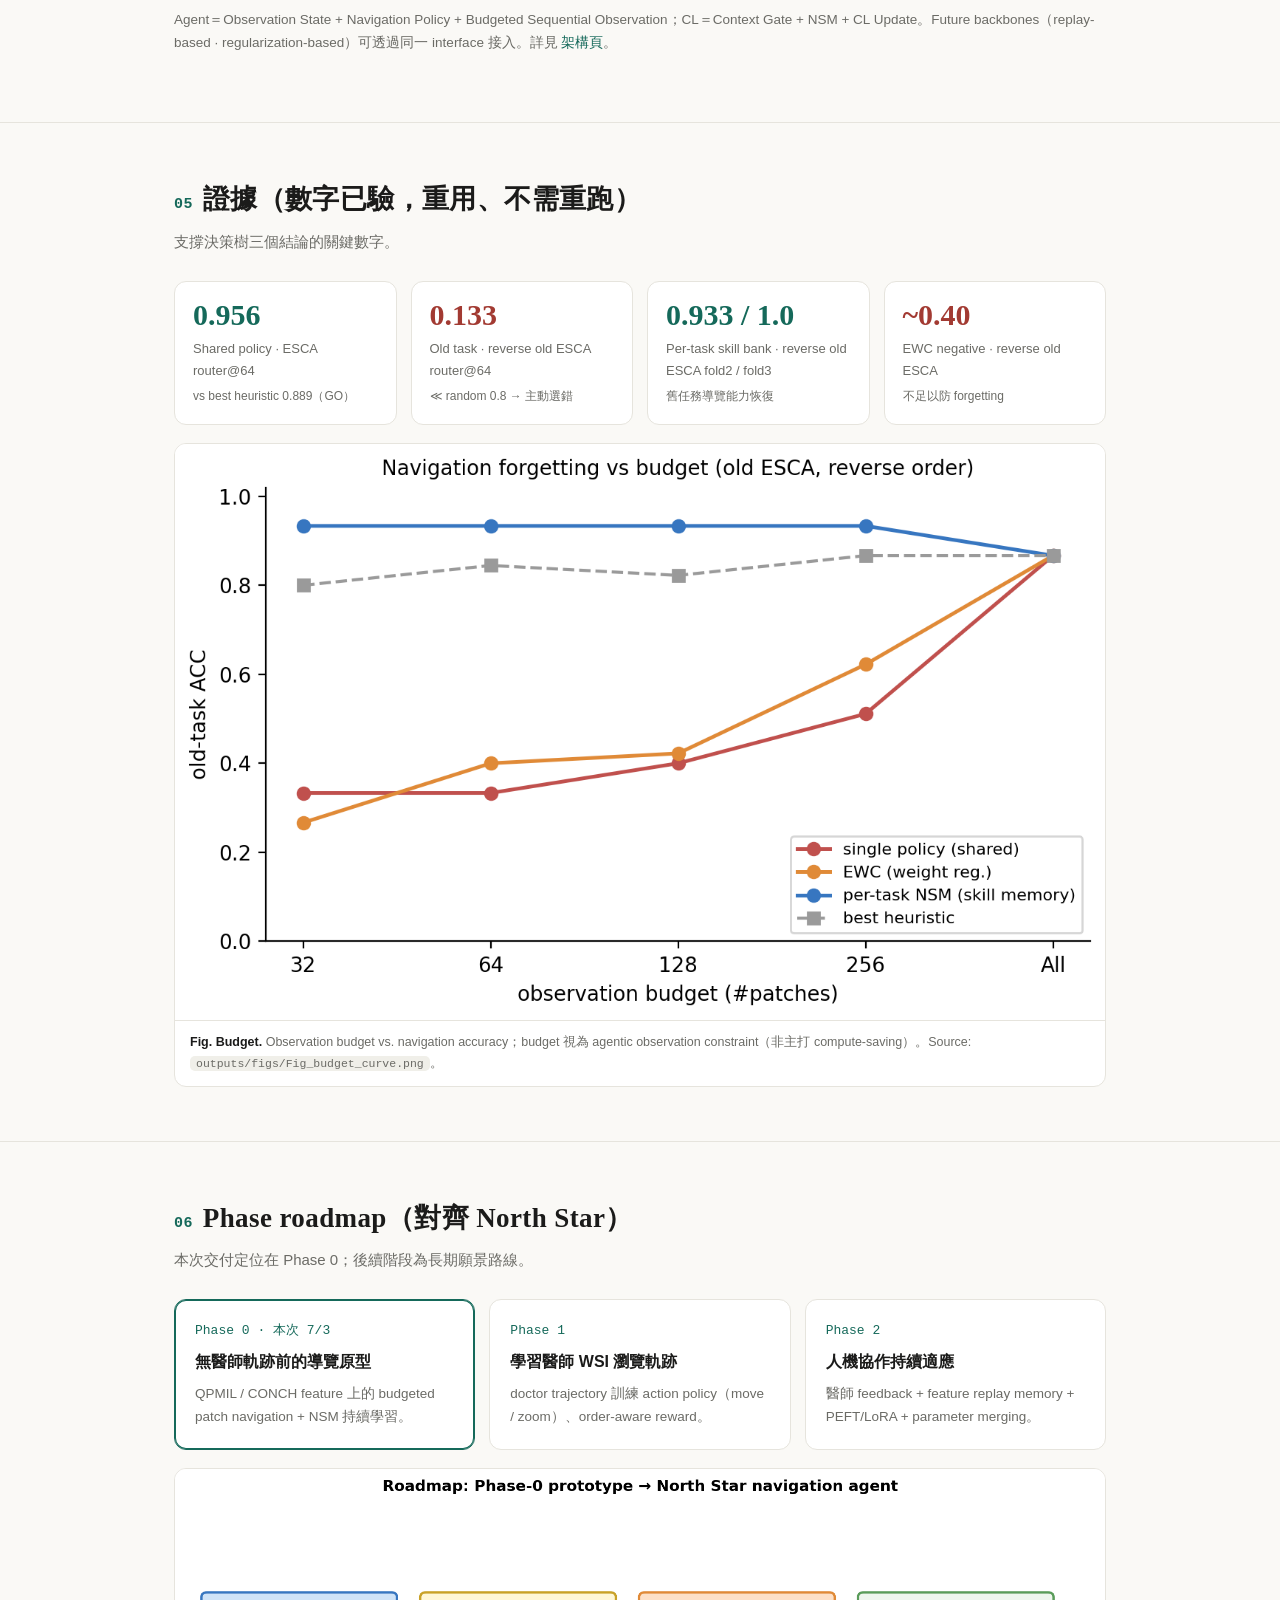
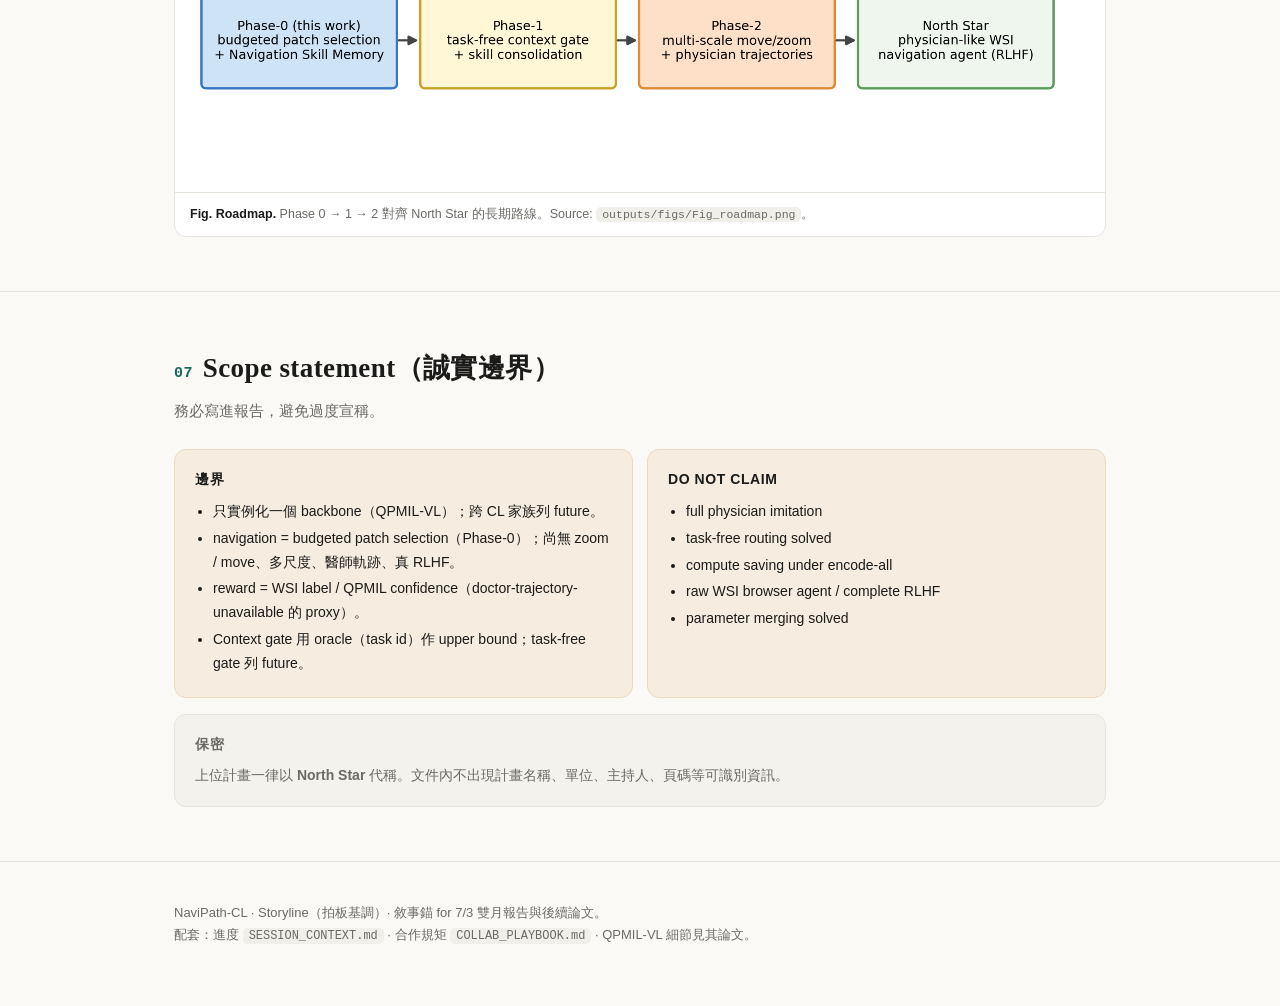
==== commit b150fd15: "feat(N0-N1): generalized CNL architecture, sequential observation, design wiki + site - N1: navipath" ====
--- a/site/index.html
+++ b/site/index.html
@@ -12,8 +12,11 @@
   <div class="inner">
     <span class="brand">NaviPath<span class="cl">-CL</span></span>
     <a class="link active" href="index.html">Storyline</a>
+    <a class="link" href="architecture.html">架構</a>
+    <a class="link" href="glossary.html">詞彙</a>
     <a class="link" href="board.html">進度看板</a>
     <a class="link" href="schedule.html">日程</a>
+    <a class="link" href="sop.html">SOP</a>
   </div>
 </nav>
 
@@ -80,7 +83,7 @@
       <li><span class="q">新問題：</span>有限 observation budget 下，agent 學新癌種後，還記不記得舊癌種「要看哪裡」？</li>
     </ul>
     <figure class="fig">
-      <img src="../outputs/figs/Fig_problem.png" alt="Problem setting figure">
+      <img src="figs/Fig_problem.png" alt="Problem setting figure">
       <figcaption><b>Fig.&nbsp;Problem.</b> Budgeted observation 下的 navigation-policy forgetting 問題示意。Source: <code>outputs/figs/Fig_problem.png</code>。</figcaption>
     </figure>
   </div>
@@ -140,7 +143,7 @@
       </table>
     </div>
     <figure class="fig">
-      <img src="../outputs/figs/Fig_mechanism.png" alt="Mechanism comparison figure">
+      <img src="figs/Fig_mechanism.png" alt="Mechanism comparison figure">
       <figcaption><b>Fig.&nbsp;Mechanism.</b> 各 continual mechanism 在 old-task navigation 上的對比（shared / EWC 不足，modular skill memory 恢復）。Source: <code>outputs/figs/Fig_mechanism.png</code>。</figcaption>
     </figure>
     <p style="font-size:13.5px;color:var(--muted);margin-top:14px;">措辭紀律：shared / EWC / per-task 可講得確定；consolidation / parameter merging <strong>只講 ongoing，不 claim solved</strong>。</p>
@@ -166,10 +169,10 @@
     </div>
 
     <figure class="fig">
-      <img src="../outputs/figs/Fig1_arch.png" alt="Architecture figure">
-      <figcaption><b>Fig.&nbsp;1 (Architecture).</b> backbone-agnostic CNL：Backbone Interface（encode / predict / task_query）＋ NSM ＋ Context Gate ＋ CL Update；本次 backbone = QPMIL-VL（frozen CONCH + prototype pool + CFE text classifier）。Source: <code>outputs/figs/Fig1_arch.png</code>。</figcaption>
-    </figure>
-    <p style="font-size:13.5px;color:var(--muted);margin-top:16px;">模組對應 North Star：Navigation Policy ↔ 導覽 agent action policy；NSM / CL Update ↔ adaptive learning + memory；Context Gate ↔ orchestrator。Future backbones（replay-based · regularization-based）可透過同一 interface 接入。</p>
+      <img src="figs/arch_navipath_cl.svg" alt="NaviPath-CL architecture">
+      <figcaption><b>Fig.&nbsp;1 (Architecture).</b> NaviPath-CL generalized architecture：frozen diagnostic backbone（藍）＋ Continual Navigation Layer（綠，我們的貢獻）＋ CL memory（紫）＋ future（虛線）。完整總圖／細部圖見 <a href="architecture.html">架構頁</a>。Source: <code>site/figs/arch_navipath_cl.svg</code>。</figcaption>
+    </figure>
+    <p style="font-size:13.5px;color:var(--muted);margin-top:16px;">Agent＝Observation State + Navigation Policy + Budgeted Sequential Observation；CL＝Context Gate + NSM + CL Update。Future backbones（replay-based · regularization-based）可透過同一 interface 接入。詳見 <a href="architecture.html">架構頁</a>。</p>
   </div>
 </section>
 
@@ -200,7 +203,7 @@
       </div>
     </div>
     <figure class="fig">
-      <img src="../outputs/figs/Fig_budget_curve.png" alt="Budget curve figure">
+      <img src="figs/Fig_budget_curve.png" alt="Budget curve figure">
       <figcaption><b>Fig.&nbsp;Budget.</b> Observation budget vs. navigation accuracy；budget 視為 agentic observation constraint（非主打 compute-saving）。Source: <code>outputs/figs/Fig_budget_curve.png</code>。</figcaption>
     </figure>
   </div>
@@ -228,7 +231,7 @@
       </div>
     </div>
     <figure class="fig">
-      <img src="../outputs/figs/Fig_roadmap.png" alt="Roadmap figure">
+      <img src="figs/Fig_roadmap.png" alt="Roadmap figure">
       <figcaption><b>Fig.&nbsp;Roadmap.</b> Phase 0 → 1 → 2 對齊 North Star 的長期路線。Source: <code>outputs/figs/Fig_roadmap.png</code>。</figcaption>
     </figure>
   </div>
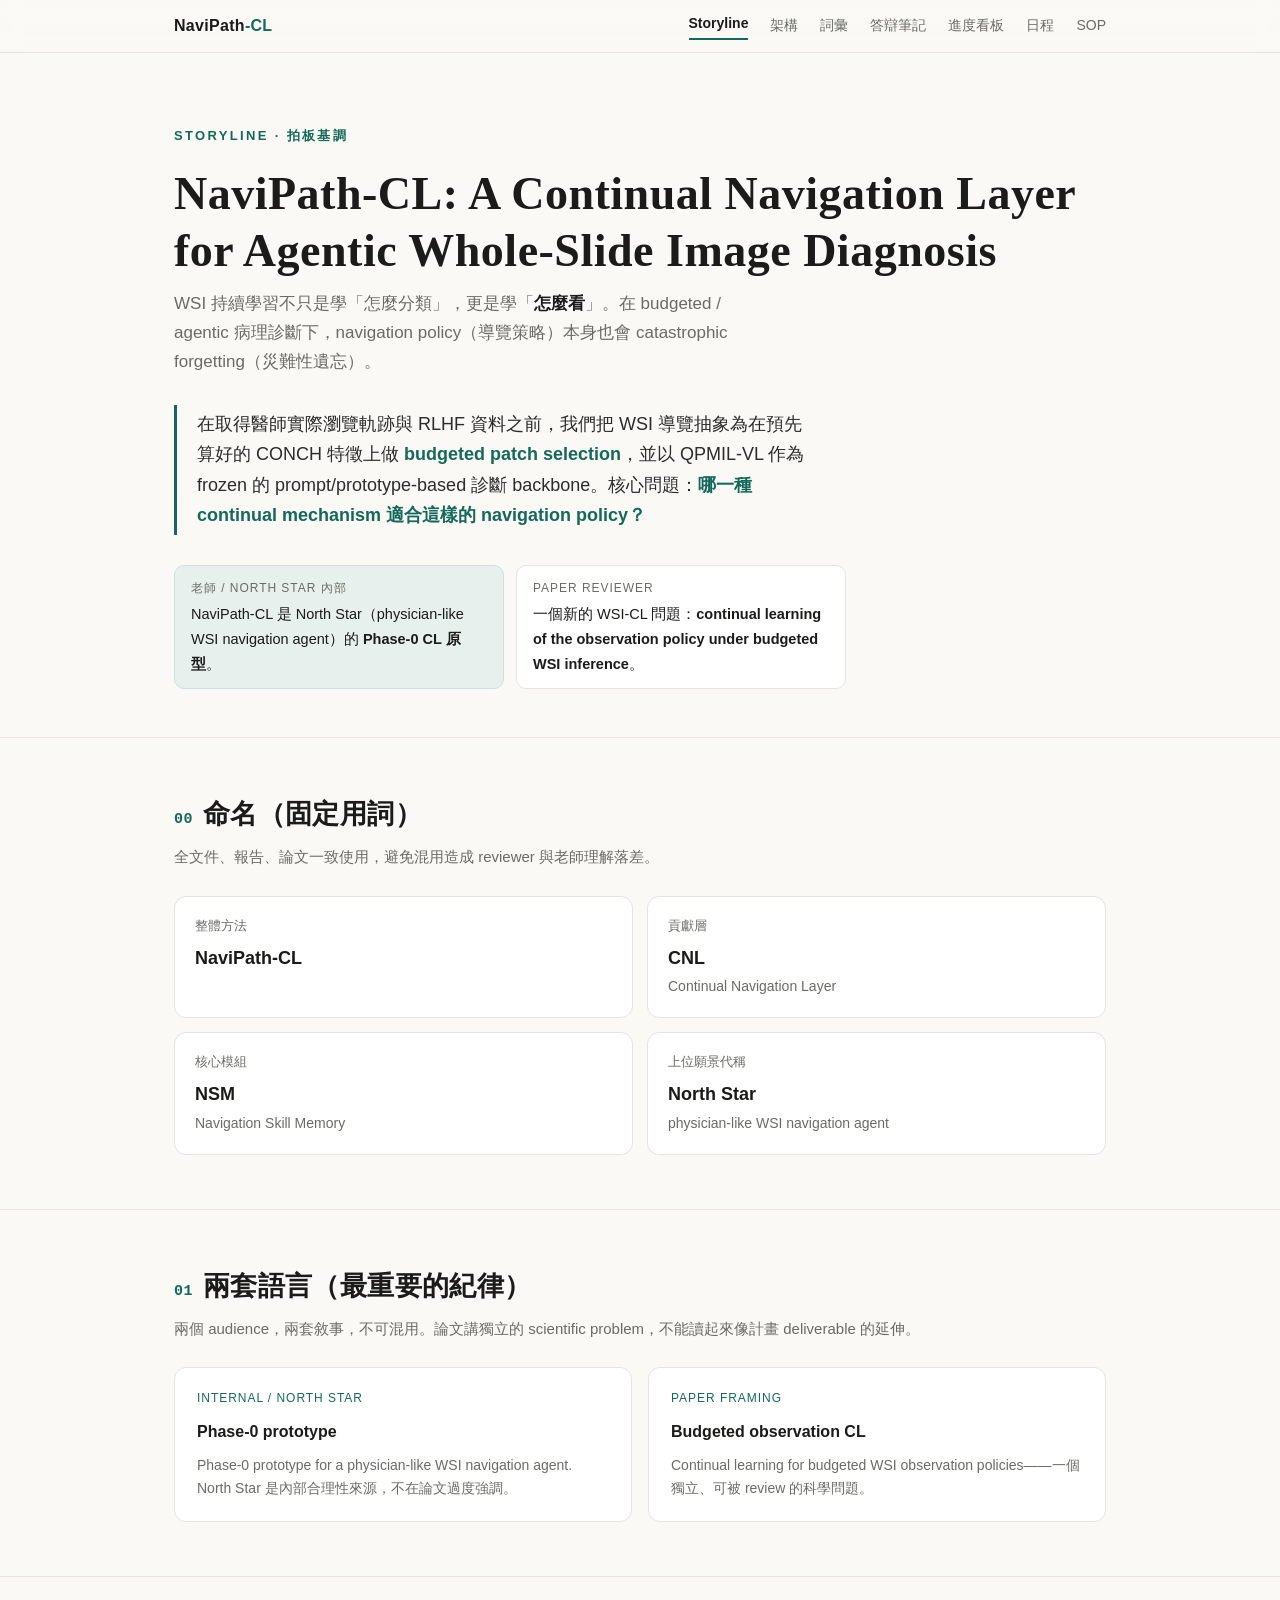
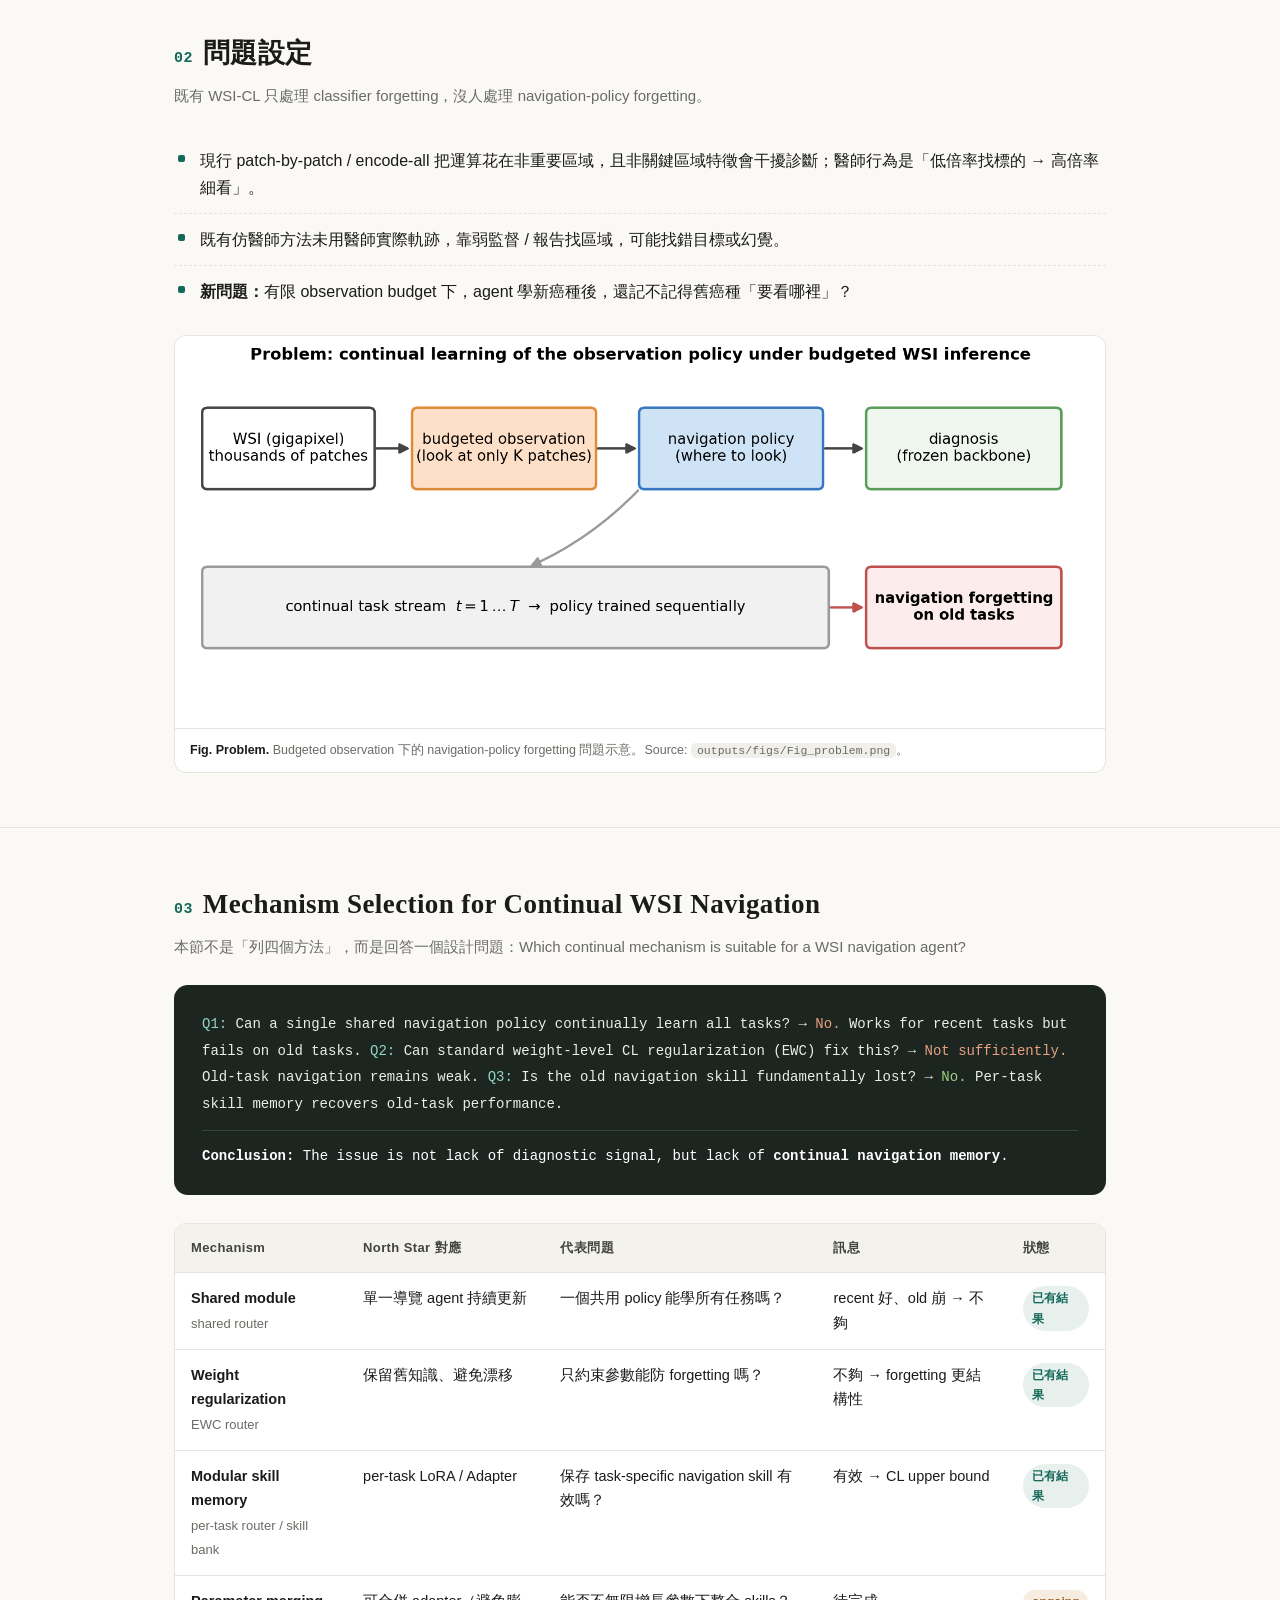
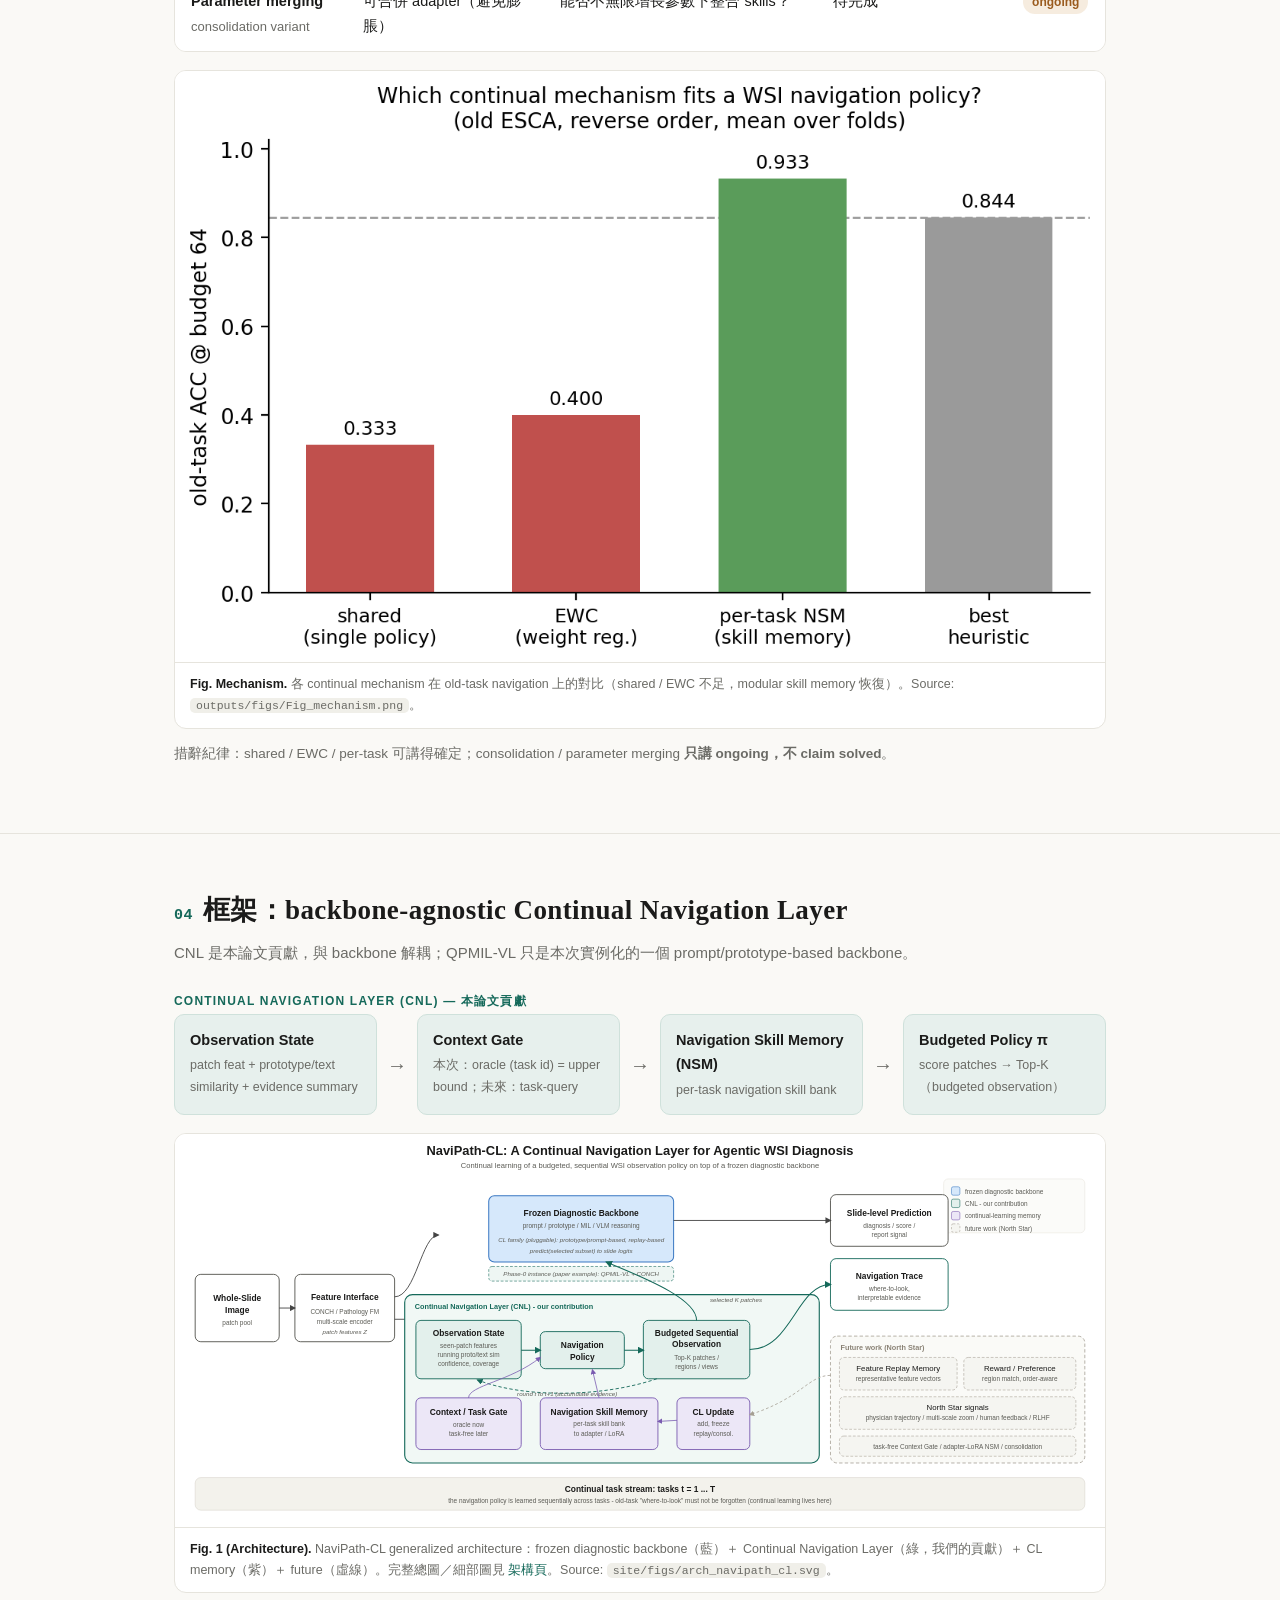
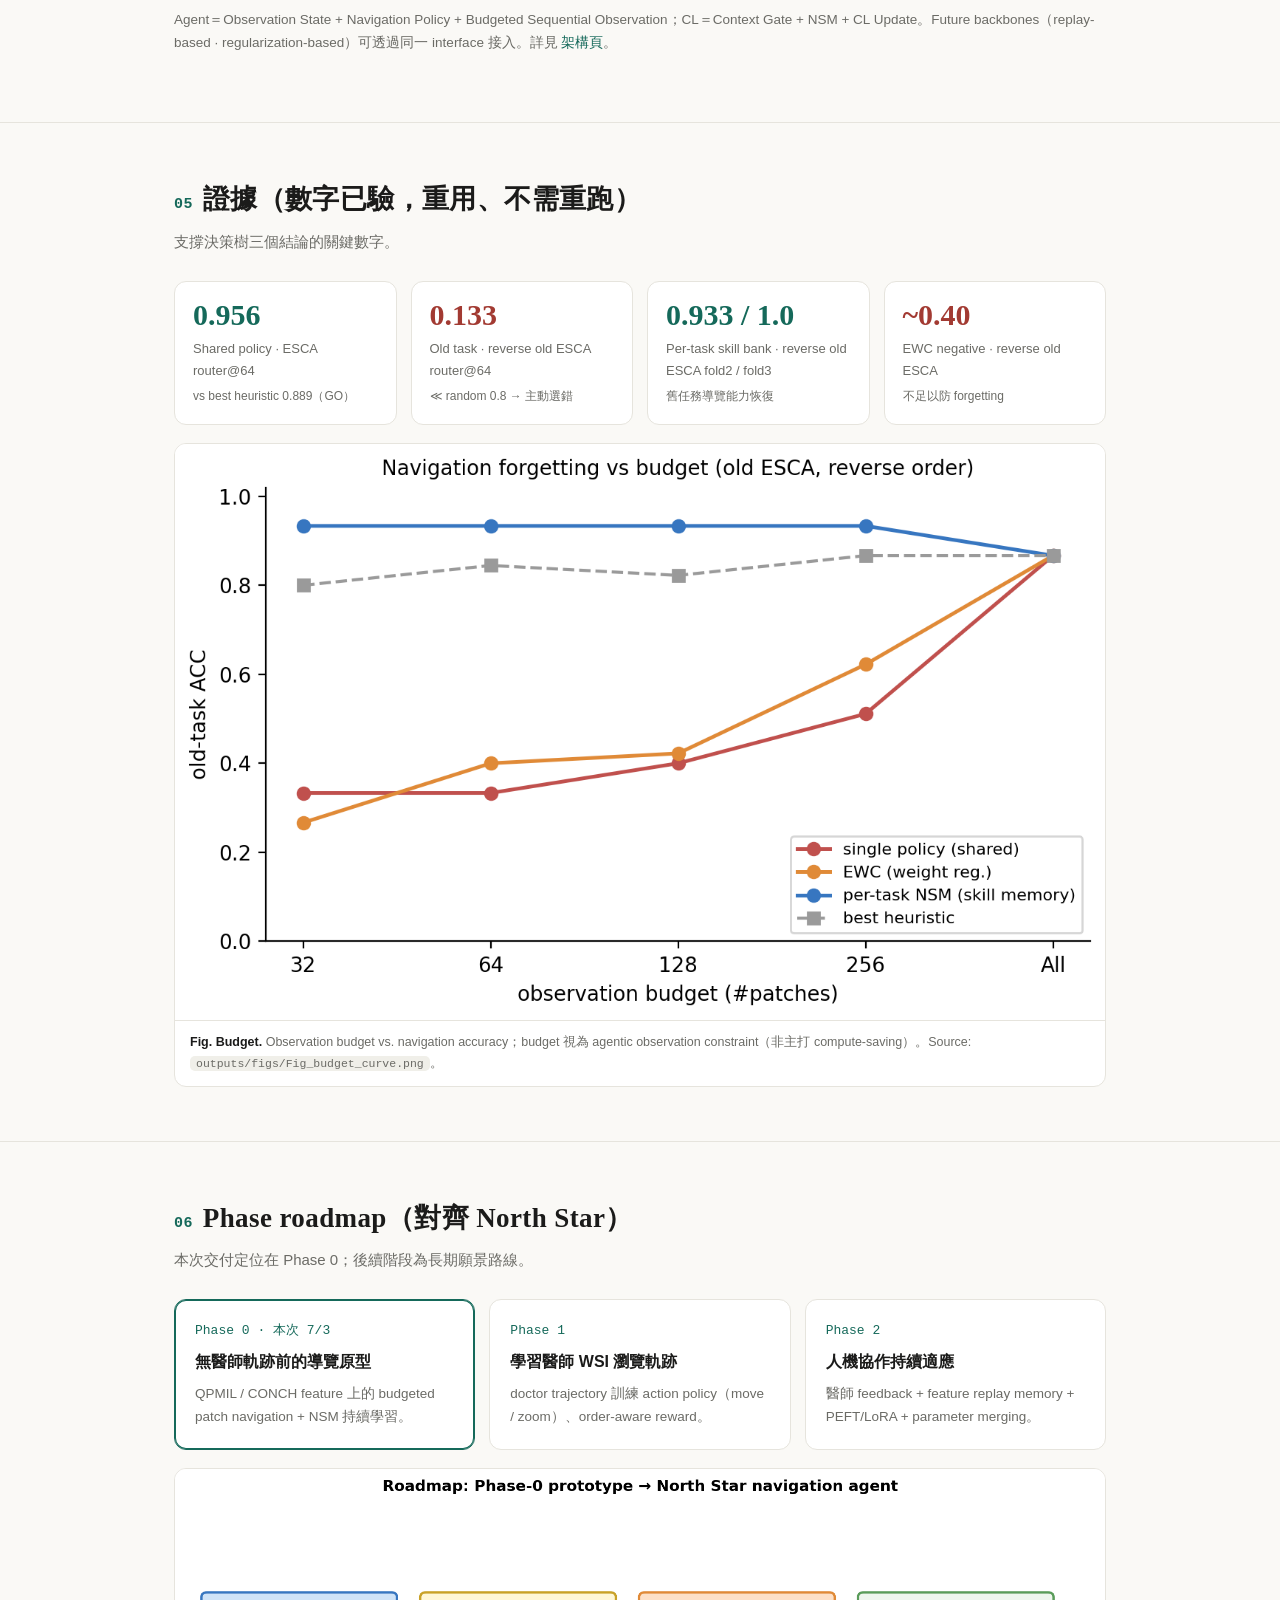
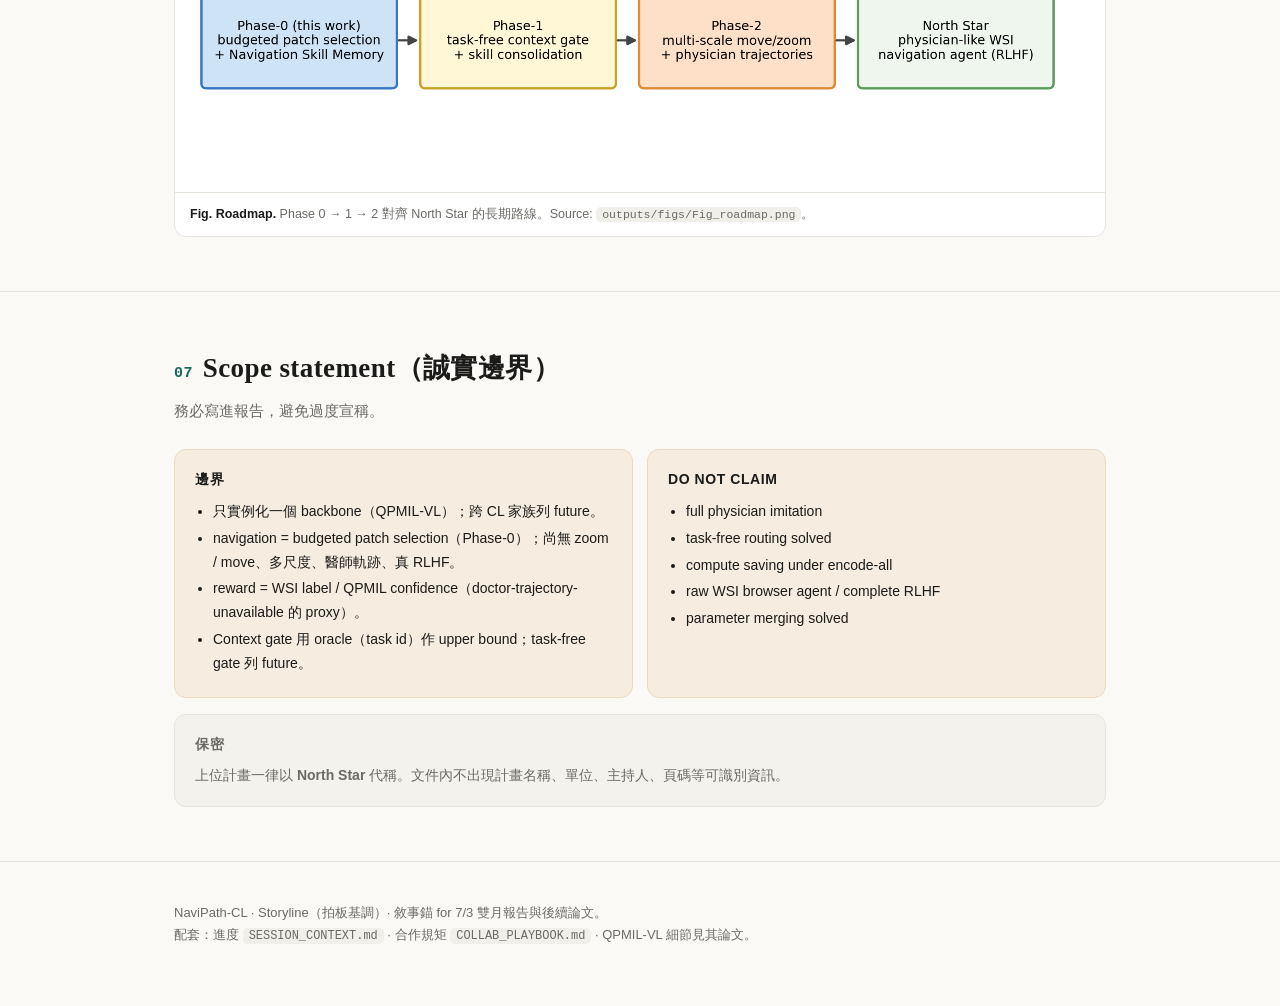
==== commit 234ef0f8: "feat(N2): zero-shot navigator baseline (SPEC-07) + defense wiki/board - code: add policy_mode="zero_" ====
--- a/site/index.html
+++ b/site/index.html
@@ -14,6 +14,7 @@
     <a class="link active" href="index.html">Storyline</a>
     <a class="link" href="architecture.html">架構</a>
     <a class="link" href="glossary.html">詞彙</a>
+    <a class="link" href="notes.html">答辯筆記</a>
     <a class="link" href="board.html">進度看板</a>
     <a class="link" href="schedule.html">日程</a>
     <a class="link" href="sop.html">SOP</a>
